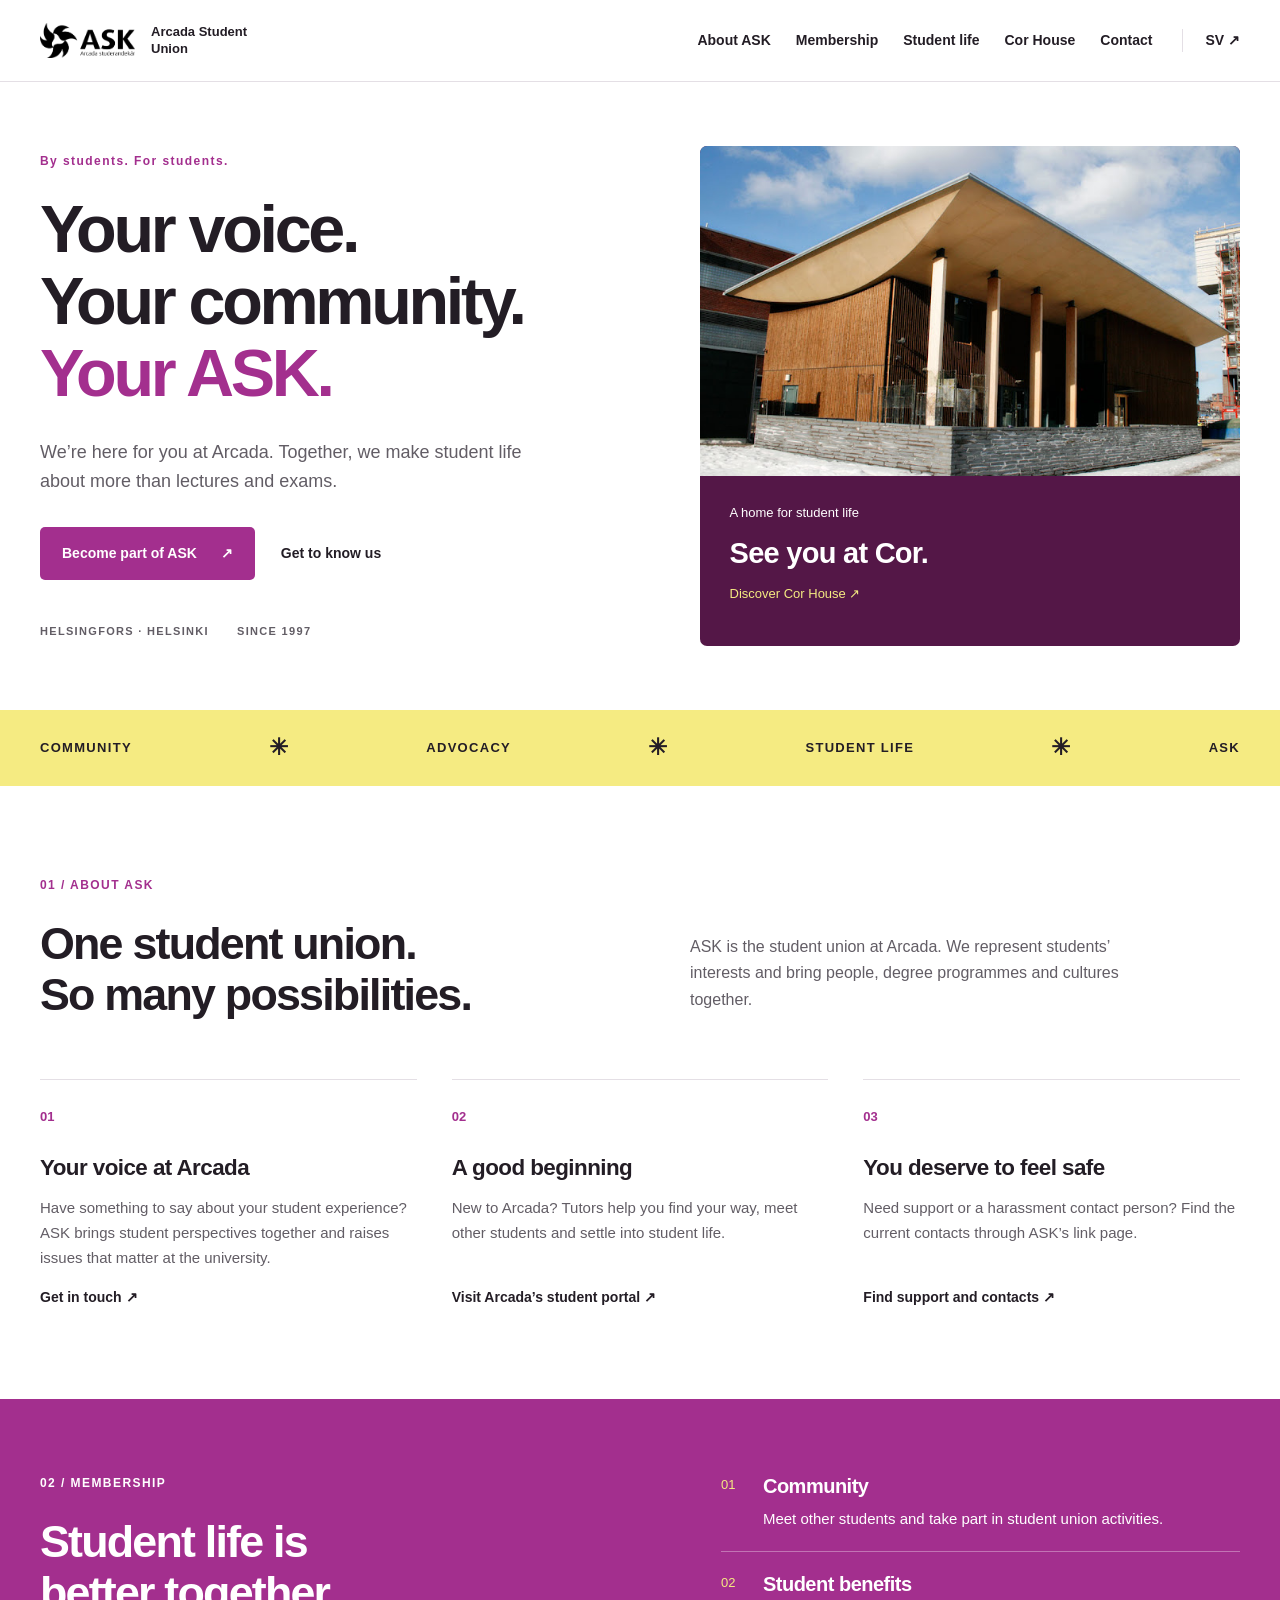
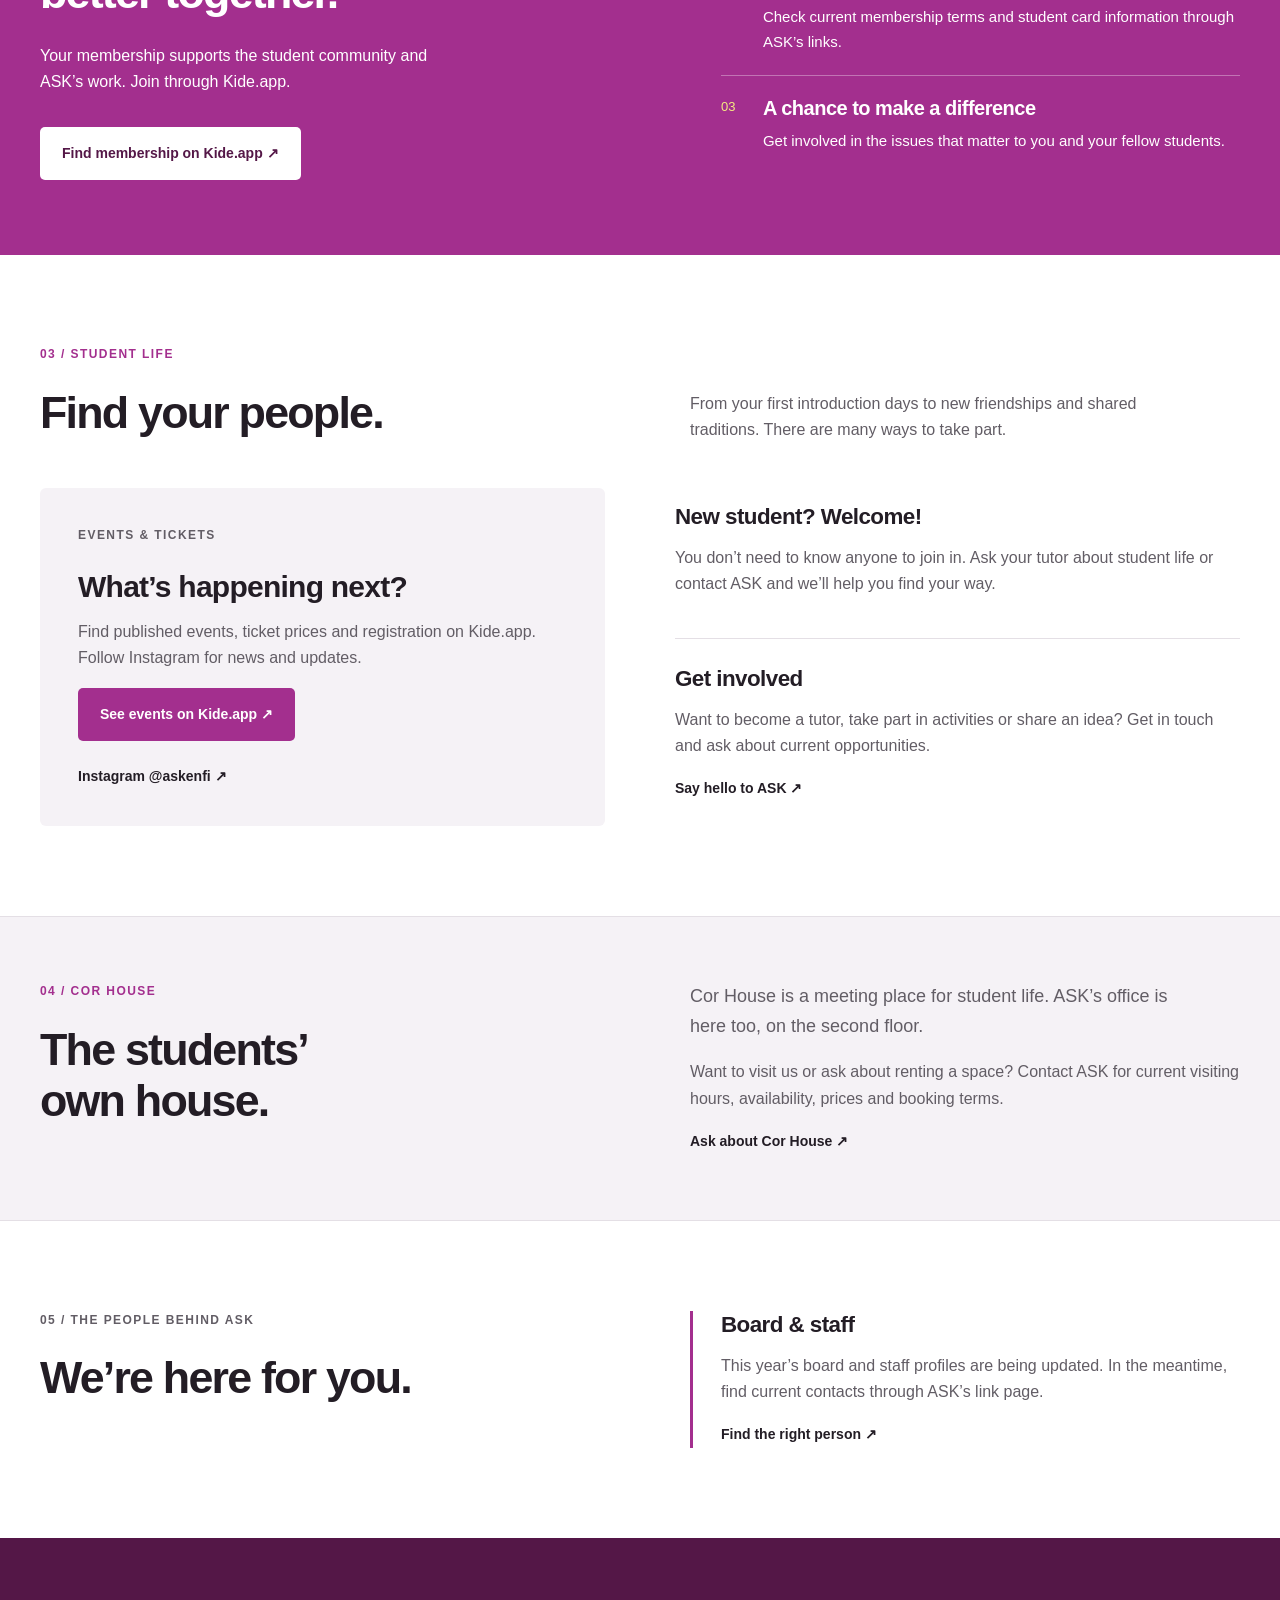
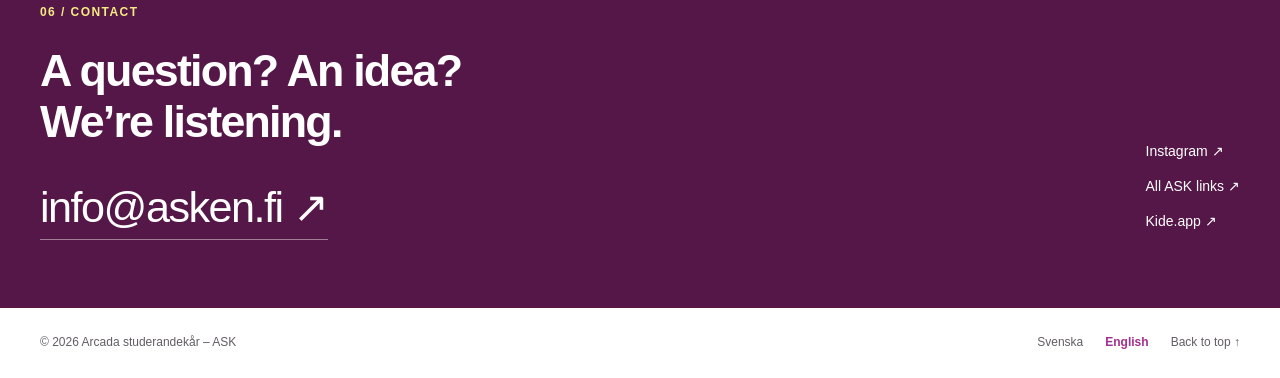
==== en.html @ 8c4bd730 "Build Swedish-first bilingual ASK static website" ====
<!doctype html>
<html lang="en">
<head>
<meta charset="utf-8">
<meta name="viewport" content="width=device-width, initial-scale=1">
<title>Arcada Student Union – ASK | Your student life starts here</title>
<meta name="description" content="Get to know ASK, Arcada’s student union. Information about membership, advocacy, tutoring, events and Cor House.">
<meta name="theme-color" content="#A32F8E">
<link rel="stylesheet" href="css/style.css">
<script src="js/main.js" defer>
</script>
<link rel="alternate" hreflang="sv" href="index.html">
<link rel="alternate" hreflang="en" href="en.html">
<link rel="alternate" hreflang="x-default" href="index.html">
</head>
<body>
<a class="skip" href="#main">Skip to content</a>
<header>
<div class="header-inner">
<a class="brand" href="en.html">
<img src="images/ASK-logo-black.png" width="108" height="40" alt="ASK">
<span>Arcada Student Union</span>
</a>
<nav aria-label="Main navigation" id="navigation">
<a href="#about">About ASK</a>
<a href="#membership">Membership</a>
<a href="#student-life">Student life</a>
<a href="#cor">Cor House</a>
<a href="#contact">Contact</a>
</nav>
<div class="header-controls">
<a class="language" href="index.html" lang="sv" hreflang="sv">SV <span aria-hidden="true">↗</span>
</a>
<button id="navToggle" aria-expanded="false" aria-controls="navigation">Menu</button>
</div>
</div>
</header>
<main id="main">
<section class="hero wrap">
<div class="hero-copy">
<p class="eyebrow">By students. For students.</p>
<h1>Your voice.<br>Your community.<br>
<em>Your ASK.</em>
</h1>
<p class="intro">We’re here for you at Arcada. Together, we make student life about more than lectures and exams.</p>
<div class="actions">
<a class="button" href="#membership">Become part of ASK <span aria-hidden="true">↗</span>
</a>
<a class="text-link" href="#about">Get to know us</a>
</div>
<div class="hero-note">HELSINGFORS · HELSINKI <span> SINCE 1997</span>
</div>
</div>
<figure class="hero-image">
<img src="images/cor-house.png" width="680" height="454" alt="The wooden façade and broad entrance steps of Cor House" fetchpriority="high">
<figcaption>
<span>A home for student life</span>
<strong>See you at Cor.</strong>
<a href="#cor">Discover Cor House ↗</a>
</figcaption>
</figure>
</section>
<div class="ribbon">
<div class="wrap">
<span>COMMUNITY</span>
<span aria-hidden="true">✳</span>
<span>ADVOCACY</span>
<span aria-hidden="true">✳</span>
<span>STUDENT LIFE</span>
<span aria-hidden="true">✳</span>
<span>ASK</span>
</div>
</div>
<section id="about" class="wrap section">
<div class="section-heading">
<p class="eyebrow">01 / ABOUT ASK</p>
<h2>One student union.<br>So many possibilities.</h2>
<p>ASK is the student union at Arcada. We represent students’ interests and bring people, degree programmes and cultures together.</p>
</div>
<div class="services">
<article class="service">
<span class="number">01</span>
<h3>Your voice at Arcada</h3>
<p>Have something to say about your student experience? ASK brings student perspectives together and raises issues that matter at the university.</p>
<a class="text-link" href="mailto:info@asken.fi">Get in touch <span aria-hidden="true">↗</span>
</a>
</article>
<article class="service">
<span class="number">02</span>
<h3>A good beginning</h3>
<p>New to Arcada? Tutors help you find your way, meet other students and settle into student life.</p>
<a class="text-link" href="https://start.arcada.fi/">Visit Arcada’s student portal <span aria-hidden="true">↗</span>
</a>
</article>
<article class="service">
<span class="number">03</span>
<h3>You deserve to feel safe</h3>
<p>Need support or a harassment contact person? Find the current contacts through ASK’s link page.</p>
<a class="text-link" href="https://linktr.ee/askenfi">Find support and contacts <span aria-hidden="true">↗</span>
</a>
</article>
</div>
</section>
<section id="membership" class="membership">
<div class="wrap membership-inner">
<div>
<p class="eyebrow">02 / MEMBERSHIP</p>
<h2>Student life is<br>better together.</h2>
<p>Your membership supports the student community and ASK’s work. Join through Kide.app.</p>
<a class="button light" href="https://kide.app/memberships/c3897a2b-9054-4f6a-8227-7f8c78e04249">Find membership on Kide.app ↗</a>
</div>
<div class="benefits">
<div>
<span>01</span>
<h3>Community</h3>
<p>Meet other students and take part in student union activities.</p>
</div>
<div>
<span>02</span>
<h3>Student benefits</h3>
<p>Check current membership terms and student card information through ASK’s links.</p>
</div>
<div>
<span>03</span>
<h3>A chance to make a difference</h3>
<p>Get involved in the issues that matter to you and your fellow students.</p>
</div>
</div>
</div>
</section>
<section id="student-life" class="wrap section">
<div class="section-heading">
<p class="eyebrow">03 / STUDENT LIFE</p>
<h2>Find your people.</h2>
<p>From your first introduction days to new friendships and shared traditions. There are many ways to take part.</p>
</div>
<div class="life-grid">
<article class="event-panel">
<p class="eyebrow">EVENTS & TICKETS</p>
<h3>What’s happening next?</h3>
<p>Find published events, ticket prices and registration on Kide.app. Follow Instagram for news and updates.</p>
<a class="button" href="https://kide.app/community/b112ffe9-2deb-4894-a4b8-ed1b70ef1a00">See events on Kide.app ↗</a>
<a class="text-link" href="https://www.instagram.com/askenfi">Instagram @askenfi ↗</a>
</article>
<div class="life-details">
<article>
<h3>New student? Welcome!</h3>
<p>You don’t need to know anyone to join in. Ask your tutor about student life or contact ASK and we’ll help you find your way.</p>
</article>
<article>
<h3>Get involved</h3>
<p>Want to become a tutor, take part in activities or share an idea? Get in touch and ask about current opportunities.</p>
<a class="text-link" href="mailto:info@asken.fi">Say hello to ASK ↗</a>
</article>
</div>
</div>
</section>
<section id="cor" class="cor-section">
<div class="wrap cor-inner">
<div>
<p class="eyebrow">04 / COR HOUSE</p>
<h2>The students’<br>own house.</h2>
</div>
<div>
<p class="intro">Cor House is a meeting place for student life. ASK’s office is here too, on the second floor.</p>
<p>Want to visit us or ask about renting a space? Contact ASK for current visiting hours, availability, prices and booking terms.</p>
<a class="text-link" href="mailto:info@asken.fi">Ask about Cor House ↗</a>
</div>
</div>
</section>
<section id="board" class="wrap section team-section">
<div>
<p class="eyebrow">05 / THE PEOPLE BEHIND ASK</p>
<h2>We’re here for you.</h2>
</div>
<div class="team-note">
<h3>Board & staff</h3>
<p>This year’s board and staff profiles are being updated. In the meantime, find current contacts through ASK’s link page.</p>
<a class="text-link" href="https://linktr.ee/askenfi">Find the right person ↗</a>
</div>
</section>
<section id="contact" class="contact">
<div class="wrap">
<p class="eyebrow">06 / CONTACT</p>
<h2>A question? An idea?<br>We’re listening.</h2>
<a class="email" href="mailto:info@asken.fi">info@asken.fi ↗</a>
<div class="contact-links">
<a href="https://www.instagram.com/askenfi">Instagram ↗</a>
<a href="https://linktr.ee/askenfi">All ASK links ↗</a>
<a href="https://kide.app/community/b112ffe9-2deb-4894-a4b8-ed1b70ef1a00">Kide.app ↗</a>
</div>
</div>
</section>
</main>
<footer class="wrap">
<span>© <span id="year">2026</span> Arcada studerandekår – ASK</span>
<div>
<a href="index.html" lang="sv" >Svenska</a>
<a href="en.html" lang="en" aria-current="page">English</a>
<a href="#main">Back to top ↑</a>
</div>
</footer>
</body>
</html>
---- css/style.css ----
:root {
  --purple:#A32F8E;
  --deep:#541747;
  --ink:#231d25;
  --muted:#625d65;
  --paper:#fff;
  --line:#e4dfe5;
  --yellow:#f5eb82}
* {
  box-sizing:border-box}
html {
  scroll-behavior:smooth;
  scroll-padding-top:110px}
body {
  margin:0;
  background:var(--paper);
  color:var(--ink);
  font-family:Arial,Helvetica,sans-serif;
  font-size:16px;
  line-height:1.65}
a {
  color:inherit;
  text-decoration:none}
a:hover {
  text-decoration:underline;
  text-underline-offset:5px}
button {
  font:inherit}
a,button {
  -webkit-tap-highlight-color:transparent}
a:focus-visible,button:focus-visible {
  outline:3px solid #3264d5;
  outline-offset:5px}
.wrap {
  width:min(1200px,calc(100% - 80px));
  margin:auto}
.skip {
  position:fixed;
  top:-100px;
  left:20px;
  background:white;
  padding:12px;
  z-index:10}
.skip:focus {
  top:10px}
header {
  position:sticky;
  top:0;
  z-index:5;
  background:#fffffff5;
  border-bottom:1px solid var(--line)}
.header-inner {
  max-width:1360px;
  padding:23px 40px;
  margin:auto;
  display:flex;
  align-items:center;
  gap:30px}
.brand {
  display:flex;
  gap:16px;
  align-items:center;
  margin-right:auto}
.brand img {
  width:95px;
  height:auto}
.brand span {
  max-width:125px;
  font-size:13px;
  line-height:1.3;
  font-weight:700}
.header-inner nav {
  display:flex;
  gap:25px;
  font-size:14px;
  font-weight:600}
.header-controls {
  display:flex;
  gap:16px;
  align-items:center}
.language {
  font-weight:700;
  font-size:14px;
  border-left:1px solid var(--line);
  padding-left:22px}
#navToggle {
  display:none;
  background:white;
  border:1px solid var(--line);
  padding:6px 10px;
  border-radius:5px}
.hero {
  display:grid;
  grid-template-columns:1.1fr 1fr;
  gap:65px;
  padding-top:64px;
  padding-bottom:64px;
  align-items:center}
.eyebrow {
  font-size:12px;
  letter-spacing:.12em;
  font-weight:700;
  margin:0 0 22px}
.hero .eyebrow {
  color:var(--purple)}
h1,h2,h3,p {
  margin-top:0}
h1 {
  font-size:clamp(3rem,5.2vw,4.6rem);
  line-height:1.08;
  letter-spacing:-.05em;
  margin-bottom:28px}
h1 em {
  color:var(--purple);
  font-style:normal}
h2 {
  font-size:clamp(2rem,3.5vw,3rem);
  line-height:1.15;
  letter-spacing:-.04em;
  margin-bottom:24px}
h3 {
  font-size:1.4rem;
  line-height:1.25;
  letter-spacing:-.025em;
  margin-bottom:14px}
p {
  color:var(--muted)}
.intro {
  font-size:18px;
  max-width:490px}
.actions {
  display:flex;
  gap:26px;
  align-items:center;
  margin:30px 0 42px}
.button {
  display:inline-flex;
  justify-content:center;
  align-items:center;
  gap:24px;
  background:var(--purple);
  color:white;
  padding:15px 22px;
  border-radius:5px;
  font-weight:700;
  font-size:14px}
.button:hover {
  background:var(--deep);
  text-decoration:none}
.text-link {
  font-size:14px;
  font-weight:700;
  text-underline-offset:5px}
.hero-note {
  font-size:11px;
  letter-spacing:.12em;
  font-weight:700;
  color:var(--muted);
  display:flex;
  gap:28px}
.hero-image {
  margin:0;
  position:relative;
  min-height:500px;
  background:var(--deep);
  border-radius:7px;
  overflow:hidden;
  display:flex;
  flex-direction:column}
.hero-image>img {
  width:100%;
  height:330px;
  object-fit:cover}
.hero-image figcaption {
  padding:26px 30px;
  color:white;
  display:grid;
  gap:6px}
.hero-image figcaption span {
  font-size:13px}
.hero-image strong {
  font-size:29px;
  letter-spacing:-.025em}
.hero-image figcaption a {
  font-size:13px;
  color:var(--yellow)}
.ribbon {
  background:var(--yellow)}
.ribbon .wrap {
  display:flex;
  justify-content:space-between;
  align-items:center;
  padding:19px 0;
  gap:20px;
  font-weight:700;
  letter-spacing:.1em;
  font-size:13px}
.ribbon [aria-hidden] {
  font-size:23px}
.section {
  padding-top:90px;
  padding-bottom:90px}
.section-heading {
  display:grid;
  grid-template-columns:1fr 1fr;
  column-gap:100px;
  align-items:center}
.section-heading>.eyebrow {
  grid-column:1/-1;
  color:var(--purple)}
.section-heading>p:last-child {
  max-width:480px}
.services {
  display:grid;
  grid-template-columns:repeat(3,1fr);
  gap:35px;
  margin-top:34px}
.service {
  border-top:1px solid var(--line);
  padding:26px 0 0;
  display:flex;
  flex-direction:column;
  align-items:flex-start}
.number {
  color:var(--purple);
  font-weight:700;
  font-size:13px;
  margin-bottom:27px}
.service p {
  font-size:15px}
.service a {
  margin-top:auto}
.membership {
  background:var(--purple);
  color:white;
  padding:75px 0}
.membership-inner {
  display:grid;
  grid-template-columns:1.1fr 1fr;
  gap:110px}
.membership p {
  color:white}
.membership-inner>div>p:not(.eyebrow) {
  max-width:430px}
.light {
  background:white;
  color:var(--deep);
  margin-top:16px}
.light:hover {
  background:var(--yellow)}
.benefits>div {
  position:relative;
  padding-left:42px;
  border-bottom:1px solid #ffffff55;
  padding-bottom:20px;
  margin-bottom:20px}
.benefits>div:last-child {
  border:0;
  margin:0;
  padding-bottom:0}
.benefits span {
  position:absolute;
  left:0;
  top:0;
  font-size:13px;
  color:var(--yellow)}
.benefits h3 {
  font-size:20px;
  margin-bottom:8px}
.benefits p {
  font-size:15px;
  margin:0}
.life-grid {
  display:grid;
  grid-template-columns:1fr 1fr;
  gap:70px;
  margin-top:25px}
.event-panel {
  background:#f5f2f6;
  padding:38px;
  border-radius:6px}
.event-panel h3 {
  font-size:30px}
.event-panel>.text-link {
  display:block;
  margin-top:24px}
.life-details article {
  padding:15px 0 24px}
.life-details article+article {
  border-top:1px solid var(--line);
  padding-top:26px}
.cor-section {
  background:#f5f2f6;
  padding:65px 0;
  border-top:1px solid var(--line);
  border-bottom:1px solid var(--line)}
.cor-inner {
  display:grid;
  grid-template-columns:1fr 1fr;
  gap:100px}
.cor-inner .eyebrow {
  color:var(--purple)}
.team-section {
  display:grid;
  grid-template-columns:1fr 1fr;
  gap:100px}
.team-note {
  border-left:3px solid var(--purple);
  padding-left:28px}
.contact {
  background:var(--deep);
  color:white;
  padding:65px 0}
.contact .eyebrow {
  color:var(--yellow)}
.contact .wrap {
  position:relative}
.email {
  font-size:clamp(1.5rem,4vw,2.7rem);
  letter-spacing:-.035em;
  border-bottom:1px solid #ffffff70;
  padding-bottom:8px}
.contact-links {
  display:flex;
  gap:26px;
  margin-top:35px;
  font-size:14px}
footer {
  display:flex;
  justify-content:space-between;
  gap:24px;
  padding-top:25px;
  padding-bottom:25px;
  font-size:12px;
  color:var(--muted)}
footer>div {
  display:flex;
  gap:22px}
footer [aria-current] {
  font-weight:700;
  color:var(--purple)}
@media(min-width:1000px) {
  .contact-links {
  position:absolute;
  right:0;
  bottom:10px;
  flex-direction:column;
  gap:12px}
}
@media(max-width:1050px) {
  .header-inner {
  gap:18px;
  padding:18px 24px}
.brand span {
  display:none}
.header-inner nav {
  gap:18px}
.hero {
  gap:35px}
.wrap {
  width:calc(100% - 48px)}
.membership-inner,.section-heading,.cor-inner,.team-section {
  gap:45px}
.hero-image {
  min-height:440px}
.hero-image>img {
  height:280px}
.actions {
  gap:18px;
  flex-wrap:wrap}
}
@media(max-width:760px) {
  .header-inner {
  flex-wrap:wrap}
.brand img {
  width:80px}
.header-inner nav {
  order:3;
  flex-basis:100%;
  flex-wrap:wrap;
  padding:15px 0 4px}
.js .header-inner nav {
  display:none}
.js .header-inner nav.open {
  display:flex}
.js #navToggle {
  display:block}
.hero {
  grid-template-columns:1fr;
  padding-top:40px;
  padding-bottom:40px;
  gap:30px}
.hero h1 {
  font-size:clamp(2.8rem,9vw,4.3rem)}
.hero-image {
  min-height:0}
.hero-image>img {
  height:280px}
.hero-image figcaption {
  padding:22px}
.hero-note {
  font-size:10px}
.ribbon .wrap {
  flex-wrap:wrap;
  justify-content:center;
  font-size:11px;
  gap:15px}
.ribbon .wrap>span:last-child,.ribbon .wrap>span:nth-last-child(2) {
  display:none}
.section {
  padding-top:55px;
  padding-bottom:55px}
.section-heading,.membership-inner,.services,.life-grid,.cor-inner,.team-section {
  grid-template-columns:1fr;
  gap:24px}
.section-heading .eyebrow {
  margin-bottom:0}
.services {
  gap:30px;
  margin-top:15px}
.number {
  margin-bottom:15px}
.membership {
  padding:50px 0}
.benefits {
  margin-top:20px}
.event-panel {
  padding:27px}
.cor-section {
  padding:50px 0}
.contact-links {
  flex-wrap:wrap}
footer {
  flex-direction:column;
  font-size:12px}
.team-note {
  padding-left:20px}
.wrap {
  width:calc(100% - 40px)}
}
@media(prefers-reduced-motion:reduce) {
  html {
  scroll-behavior:auto}
}
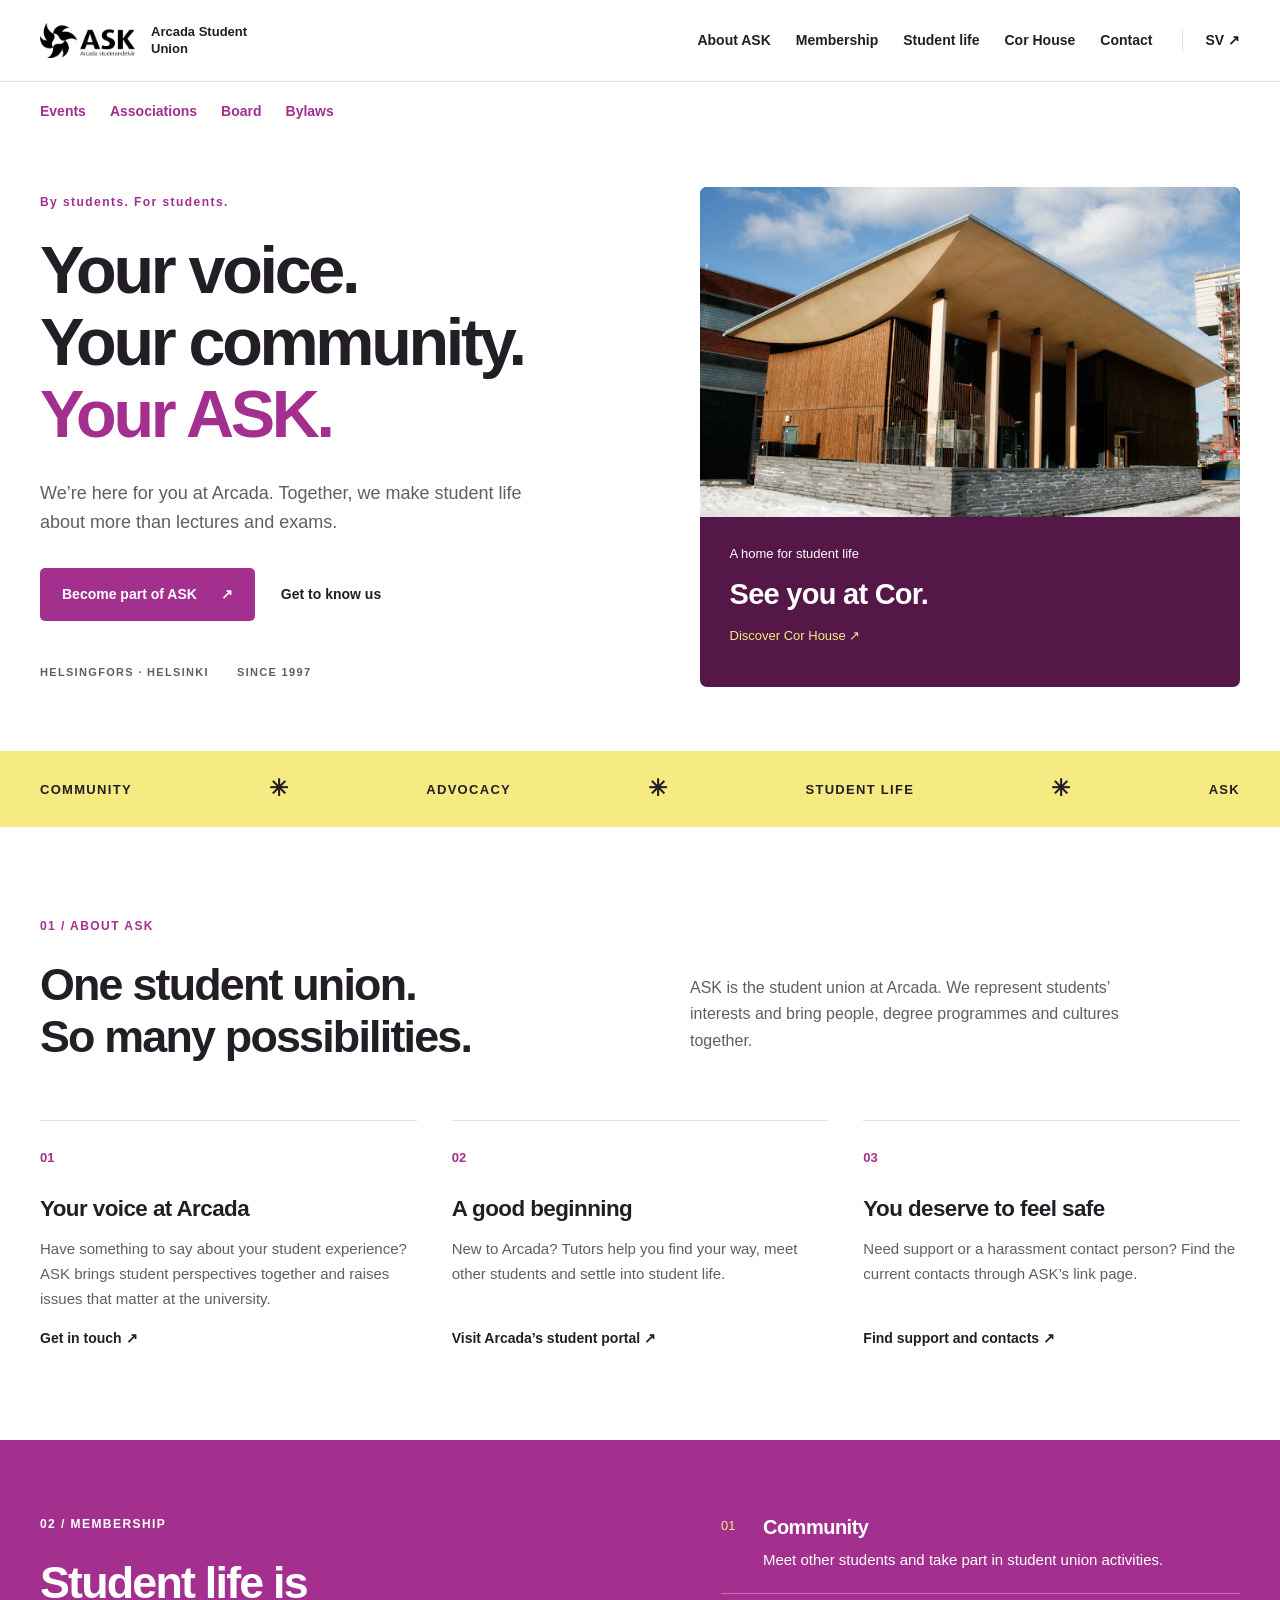
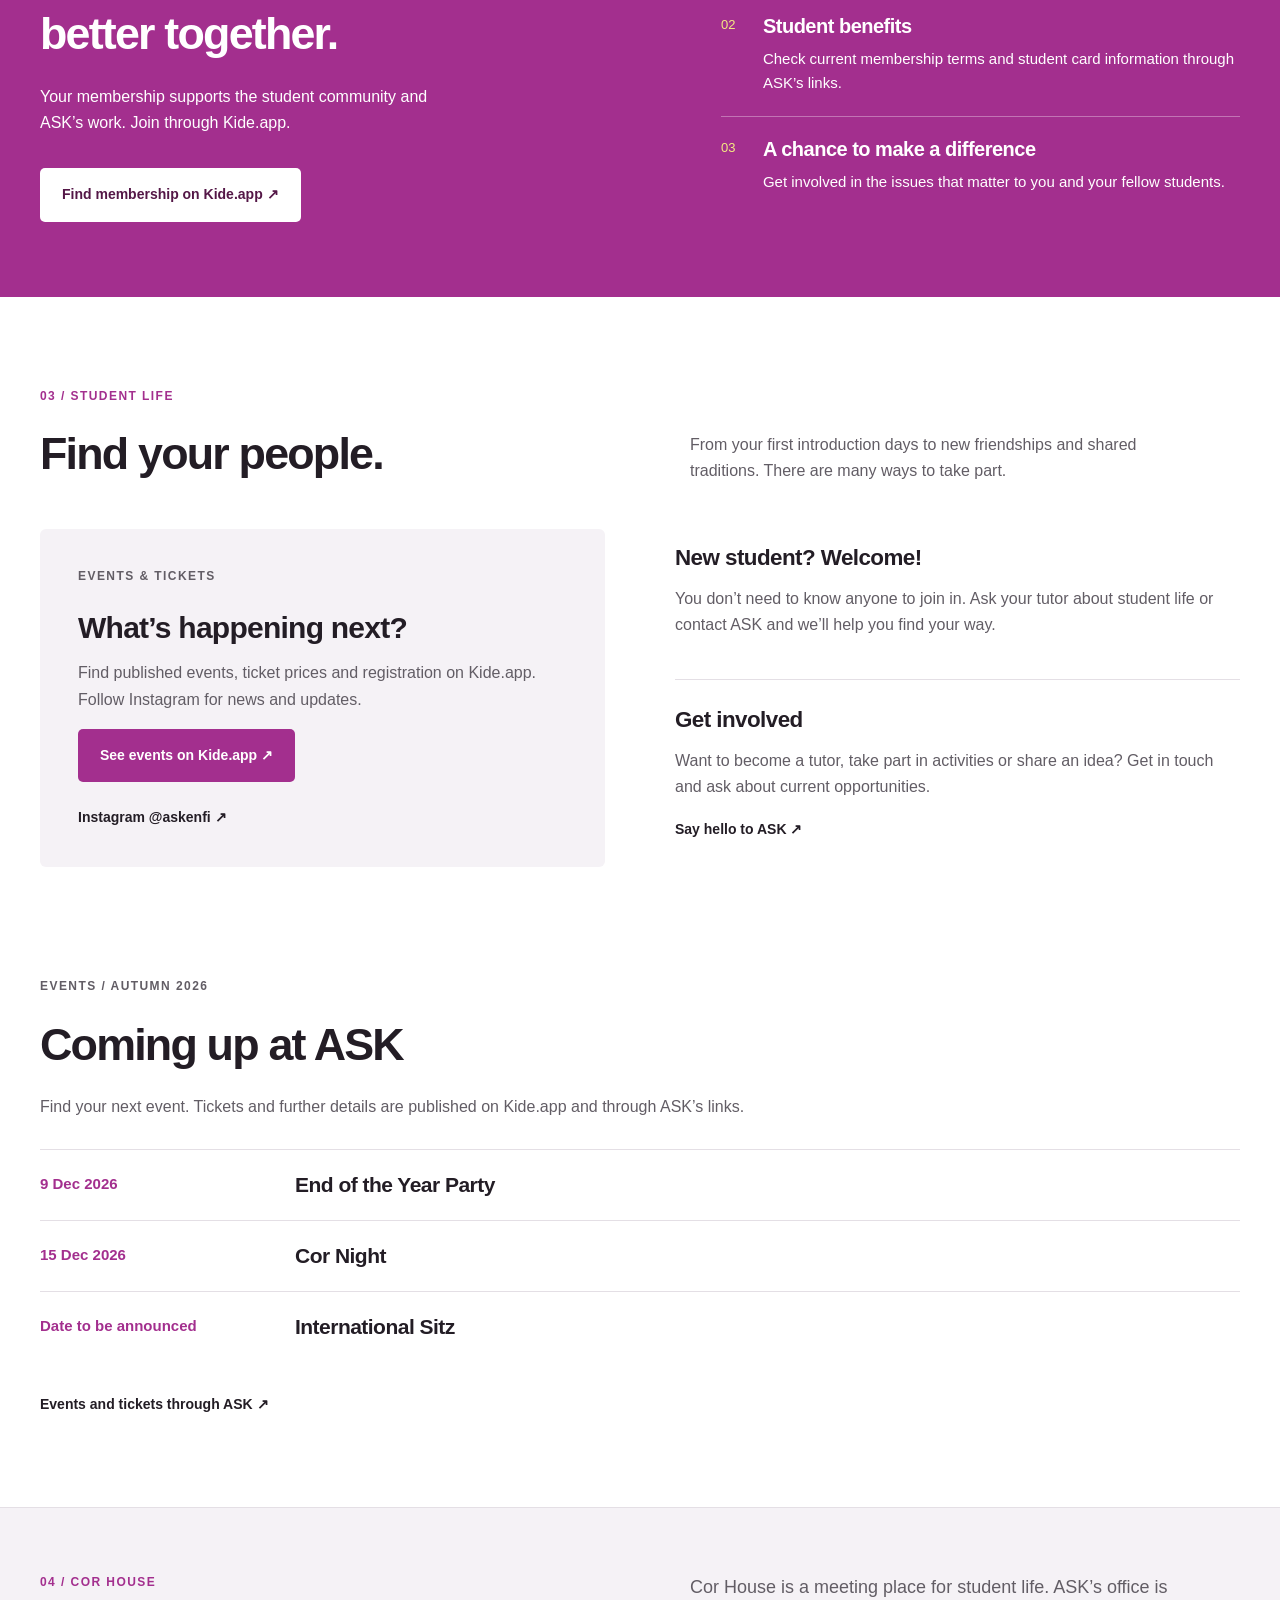
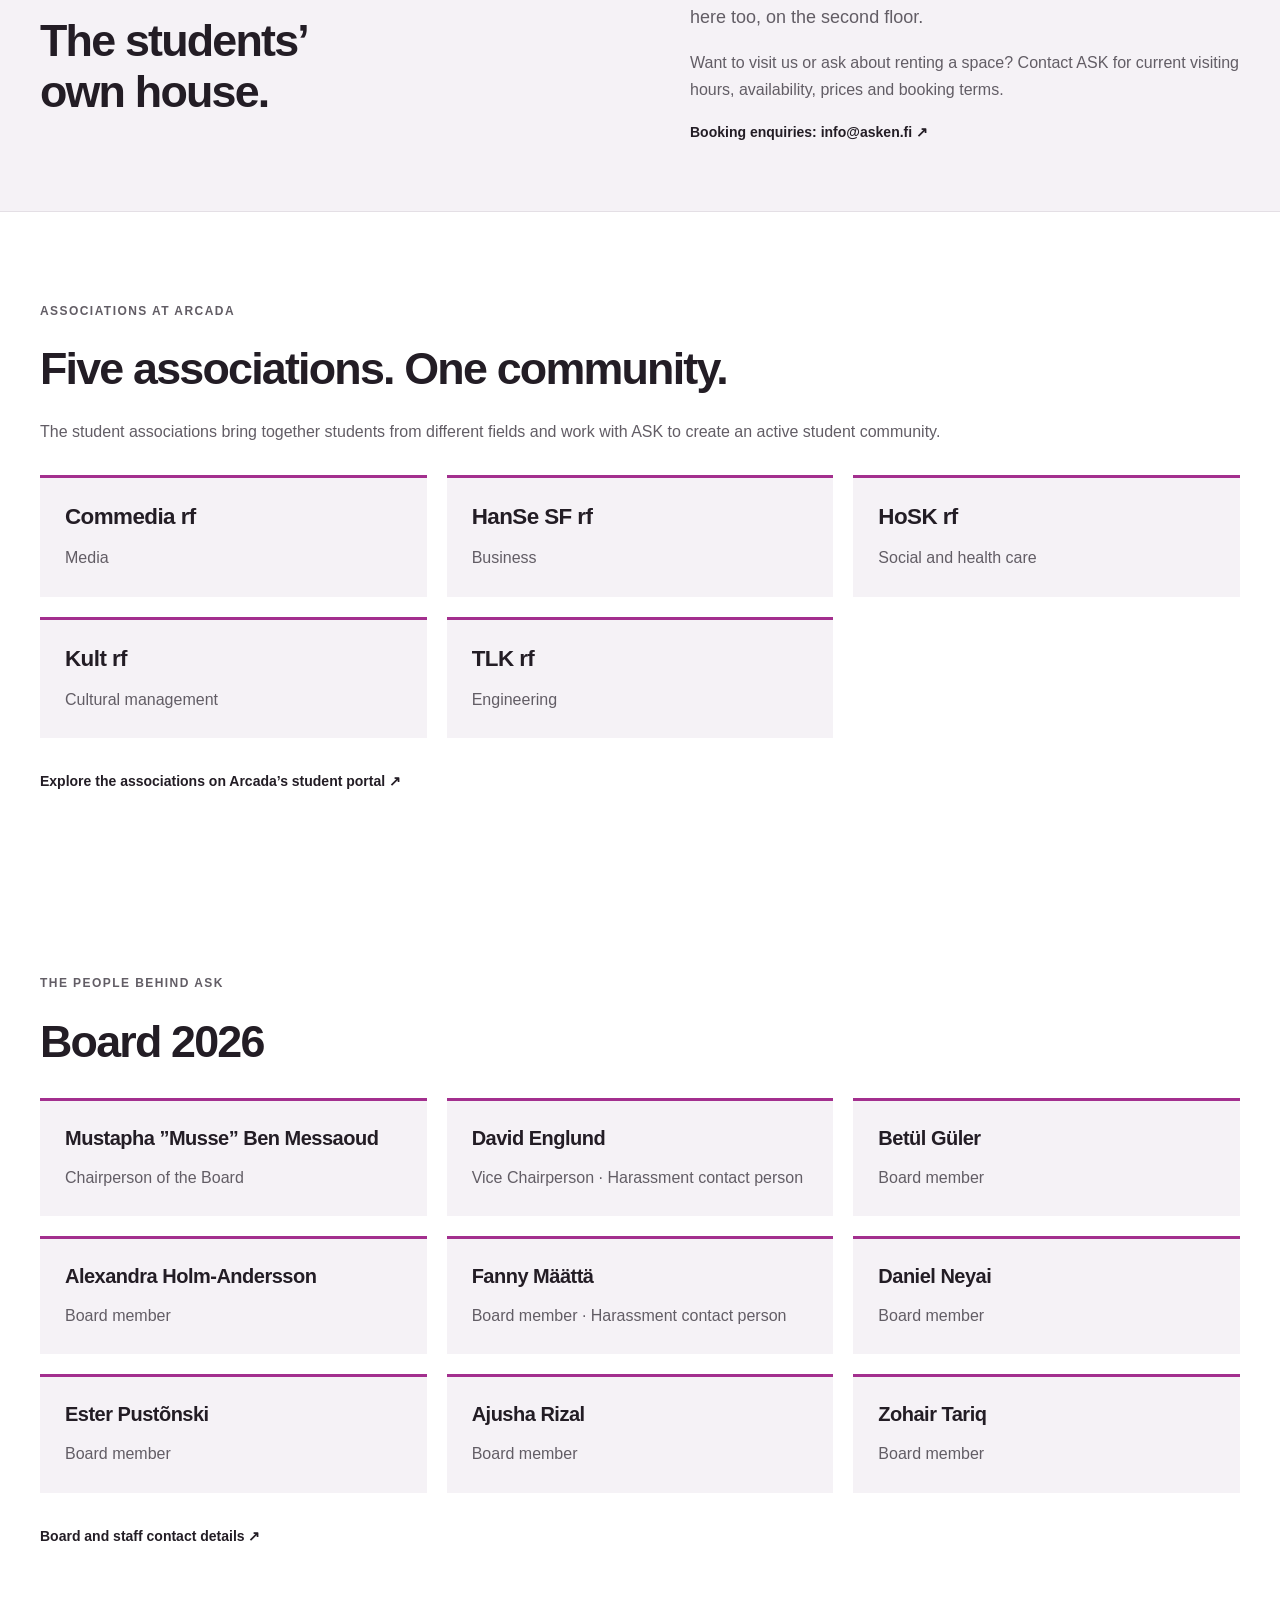
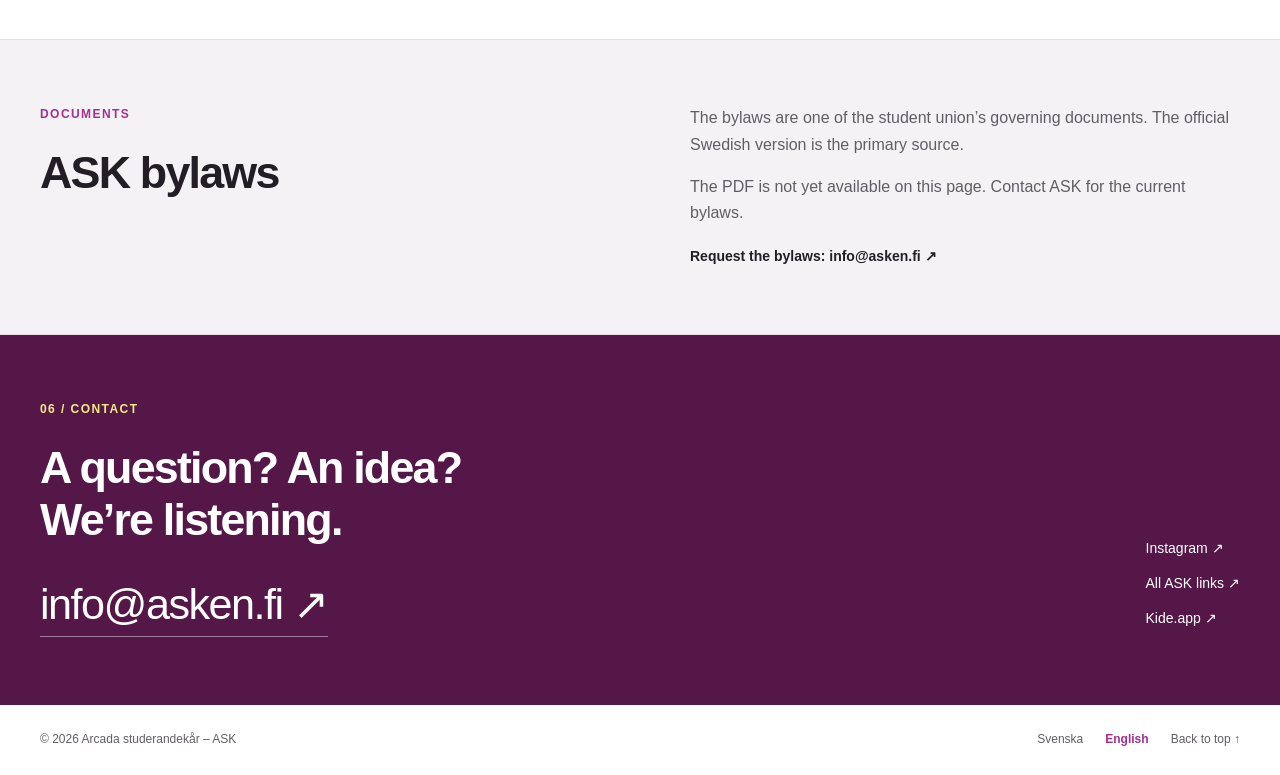
==== commit a9d09349: "Add 2026 event calendar, associations, board and Cor booking contact" ====
--- a/en.html
+++ b/en.html
@@ -7,6 +7,7 @@
 <meta name="description" content="Get to know ASK, Arcada’s student union. Information about membership, advocacy, tutoring, events and Cor House.">
 <meta name="theme-color" content="#A32F8E">
 <link rel="stylesheet" href="css/style.css">
+<script src="js/events.js" defer></script>
 <script src="js/main.js" defer>
 </script>
 <link rel="alternate" hreflang="sv" href="index.html">
@@ -36,6 +37,12 @@
 </div>
 </header>
 <main id="main">
+<nav class="section-links wrap" aria-label="More sections">
+<a href="#events">Events</a>
+<a href="#associations">Associations</a>
+<a href="#board">Board</a>
+<a href="#bylaws">Bylaws</a>
+</nav>
 <section class="hero wrap">
 <div class="hero-copy">
 <p class="eyebrow">By students. For students.</p>
@@ -155,6 +162,17 @@
 </div>
 </div>
 </section>
+<section id="events" class="wrap section calendar-section">
+<p class="eyebrow">EVENTS / AUTUMN 2026</p>
+<h2>Coming up at ASK</h2>
+<p>Find your next event. Tickets and further details are published on Kide.app and through ASK’s links.</p>
+<div id="eventsList" class="event-list" aria-live="polite">
+</div>
+<noscript>
+<p>Enable JavaScript to see the upcoming events calendar, or follow the link below.</p>
+</noscript>
+<a class="text-link" href="https://linktr.ee/askenfi">Events and tickets through ASK ↗</a>
+</section>
 <section id="cor" class="cor-section">
 <div class="wrap cor-inner">
 <div>
@@ -164,19 +182,92 @@
 <div>
 <p class="intro">Cor House is a meeting place for student life. ASK’s office is here too, on the second floor.</p>
 <p>Want to visit us or ask about renting a space? Contact ASK for current visiting hours, availability, prices and booking terms.</p>
-<a class="text-link" href="mailto:info@asken.fi">Ask about Cor House ↗</a>
-</div>
-</div>
-</section>
-<section id="board" class="wrap section team-section">
-<div>
-<p class="eyebrow">05 / THE PEOPLE BEHIND ASK</p>
-<h2>We’re here for you.</h2>
-</div>
-<div class="team-note">
-<h3>Board & staff</h3>
-<p>This year’s board and staff profiles are being updated. In the meantime, find current contacts through ASK’s link page.</p>
-<a class="text-link" href="https://linktr.ee/askenfi">Find the right person ↗</a>
+<a class="text-link" href="mailto:info@asken.fi">Booking enquiries: info@asken.fi ↗</a>
+</div>
+</div>
+</section>
+<section id="associations" class="wrap section">
+<p class="eyebrow">ASSOCIATIONS AT ARCADA</p>
+<h2>Five associations. One community.</h2>
+<p>The student associations bring together students from different fields and work with ASK to create an active student community.</p>
+<div class="association-grid">
+<article class="association-card">
+<h3>Commedia rf</h3>
+<p>Media</p>
+</article>
+<article class="association-card">
+<h3>HanSe SF rf</h3>
+<p>Business</p>
+</article>
+<article class="association-card">
+<h3>HoSK rf</h3>
+<p>Social and health care</p>
+</article>
+<article class="association-card">
+<h3>Kult rf</h3>
+<p>Cultural management</p>
+</article>
+<article class="association-card">
+<h3>TLK rf</h3>
+<p>Engineering</p>
+</article>
+</div>
+<a class="text-link" href="https://start.arcada.fi/en/study-support/student-life/student-union-ask/student-associations">Explore the associations on Arcada’s student portal ↗</a>
+</section>
+<section id="board" class="wrap section">
+<p class="eyebrow">THE PEOPLE BEHIND ASK</p>
+<h2>Board 2026</h2>
+<div class="people-grid">
+<article class="person-card">
+<h3>Mustapha ”Musse” Ben Messaoud</h3>
+<p>Chairperson of the Board</p>
+</article>
+<article class="person-card">
+<h3>David Englund</h3>
+<p>Vice Chairperson · Harassment contact person</p>
+</article>
+<article class="person-card">
+<h3>Betül Güler</h3>
+<p>Board member</p>
+</article>
+<article class="person-card">
+<h3>Alexandra Holm-Andersson</h3>
+<p>Board member</p>
+</article>
+<article class="person-card">
+<h3>Fanny Määttä</h3>
+<p>Board member · Harassment contact person</p>
+</article>
+<article class="person-card">
+<h3>Daniel Neyai</h3>
+<p>Board member</p>
+</article>
+<article class="person-card">
+<h3>Ester Pustõnski</h3>
+<p>Board member</p>
+</article>
+<article class="person-card">
+<h3>Ajusha Rizal</h3>
+<p>Board member</p>
+</article>
+<article class="person-card">
+<h3>Zohair Tariq</h3>
+<p>Board member</p>
+</article>
+</div>
+<a class="text-link" href="https://linktr.ee/askenfi">Board and staff contact details ↗</a>
+</section>
+<section id="bylaws" class="cor-section">
+<div class="wrap cor-inner">
+<div>
+<p class="eyebrow">DOCUMENTS</p>
+<h2>ASK bylaws</h2>
+</div>
+<div>
+<p>The bylaws are one of the student union’s governing documents. The official Swedish version is the primary source.</p>
+<p>The PDF is not yet available on this page. Contact ASK for the current bylaws.</p>
+<a class="text-link" href="mailto:info@asken.fi?subject=ASK%20stadgar">Request the bylaws: info@asken.fi ↗</a>
+</div>
 </div>
 </section>
 <section id="contact" class="contact">
--- a/css/style.css
+++ b/css/style.css
@@ -442,3 +442,20 @@
   html {
   scroll-behavior:auto}
 }
+
+.section-links {display:flex;gap:24px;flex-wrap:wrap;padding-top:18px;font-size:14px;color:var(--purple);font-weight:700}
+.calendar-section {padding-top:20px}
+.event-list {margin:28px 0}
+.event-row {display:grid;grid-template-columns:230px 1fr;gap:25px;padding:22px 0;border-top:1px solid var(--line)}
+.event-date {font-size:15px;font-weight:700;color:var(--purple)}
+.event-row h3 {margin:0;font-size:21px}
+.event-row p {margin:8px 0 0}
+.association-grid,.people-grid {display:grid;grid-template-columns:repeat(3,minmax(0,1fr));gap:20px;margin:30px 0}
+.association-card,.person-card {padding:25px;background:#f5f2f6;border-top:3px solid var(--purple)}
+.association-card p,.person-card p {margin:0}
+.person-card h3 {font-size:20px}
+@media(max-width:760px) {
+  .event-row {grid-template-columns:1fr;gap:8px}
+  .association-grid,.people-grid {grid-template-columns:1fr}
+  .section-links {gap:14px 22px}
+}
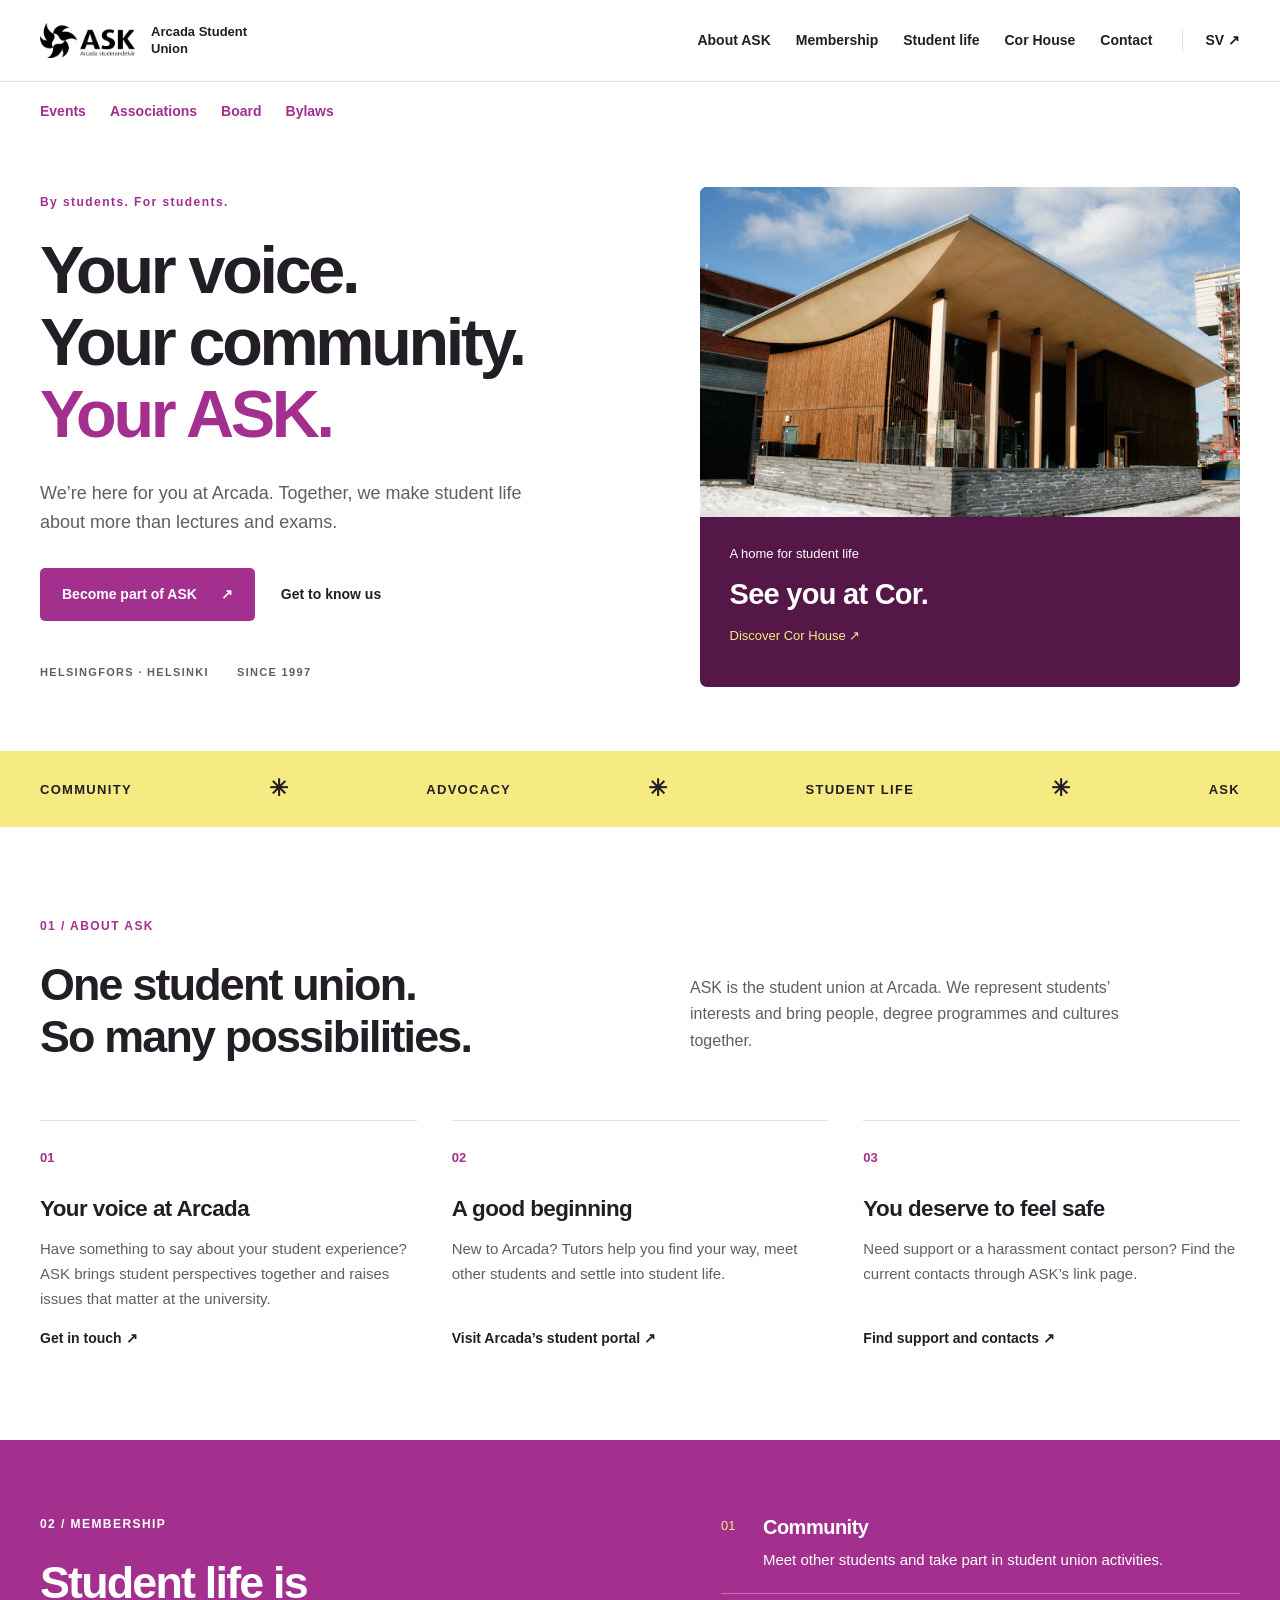
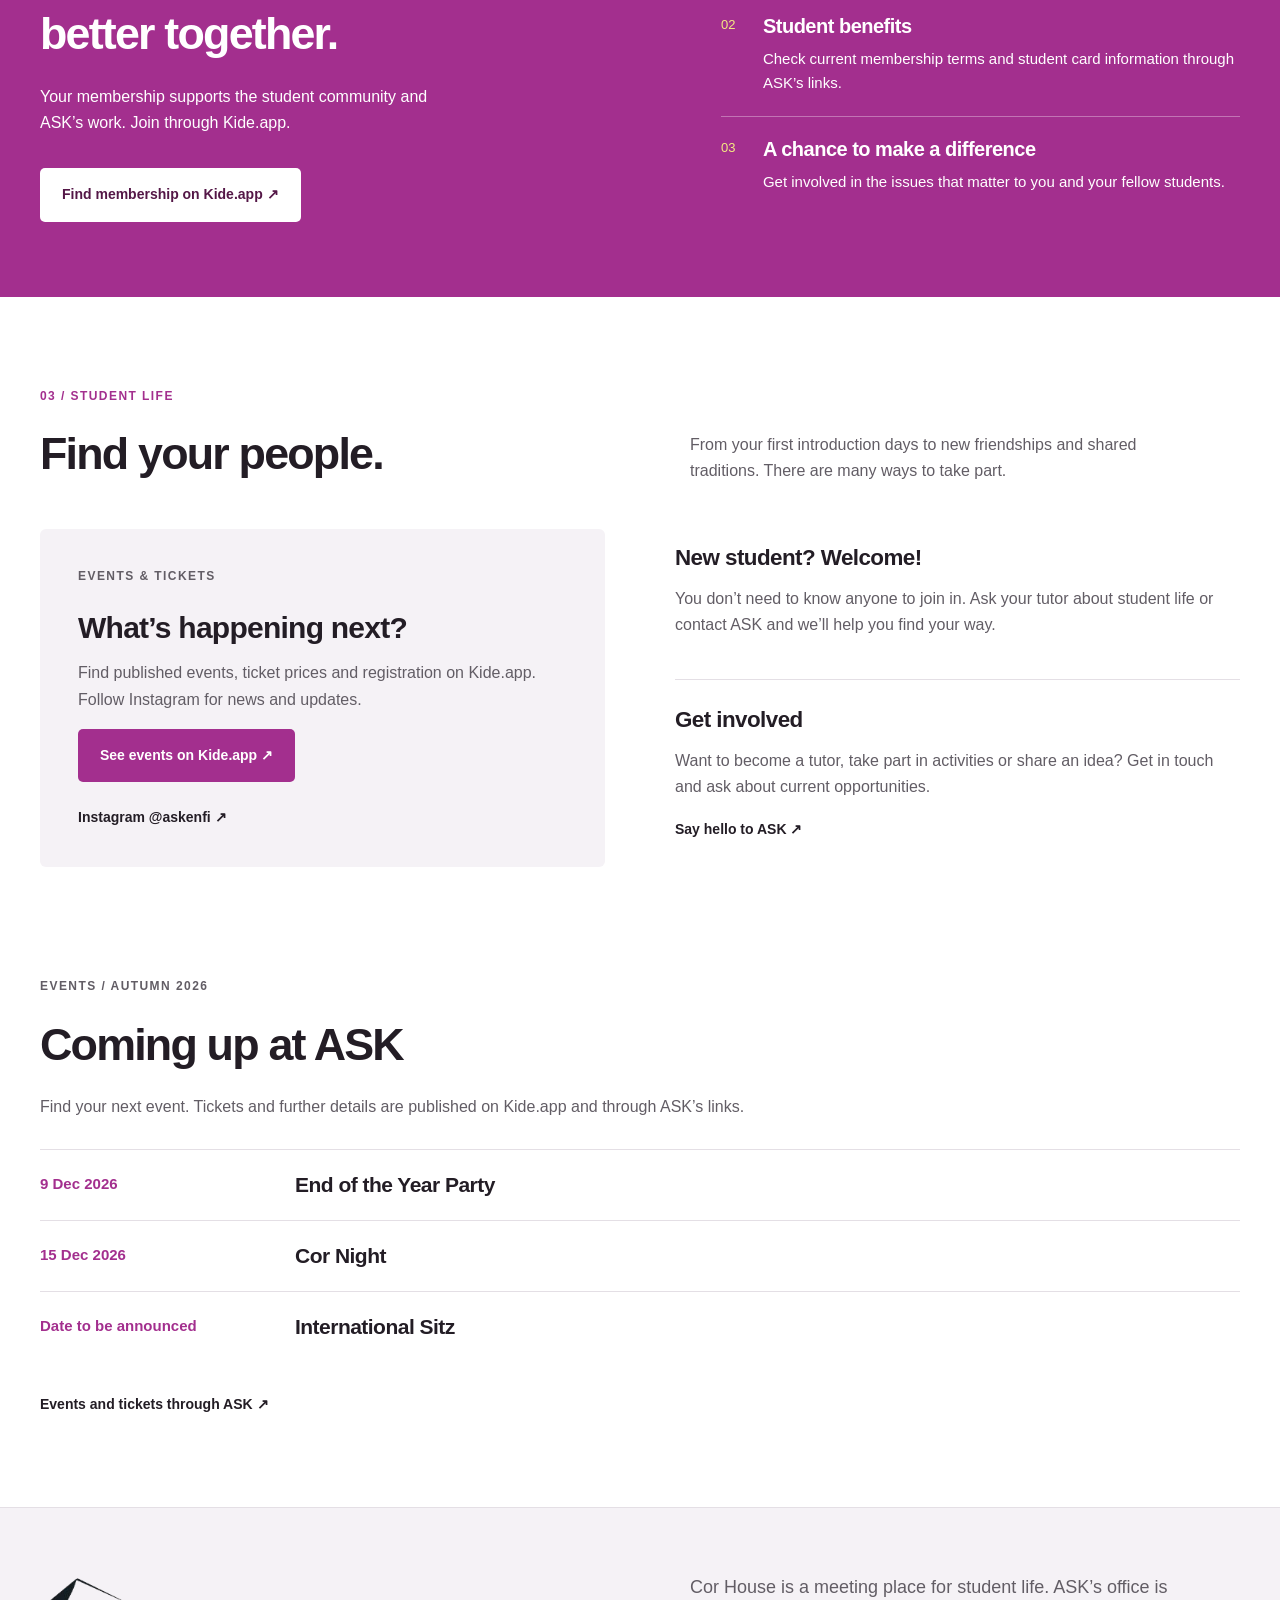
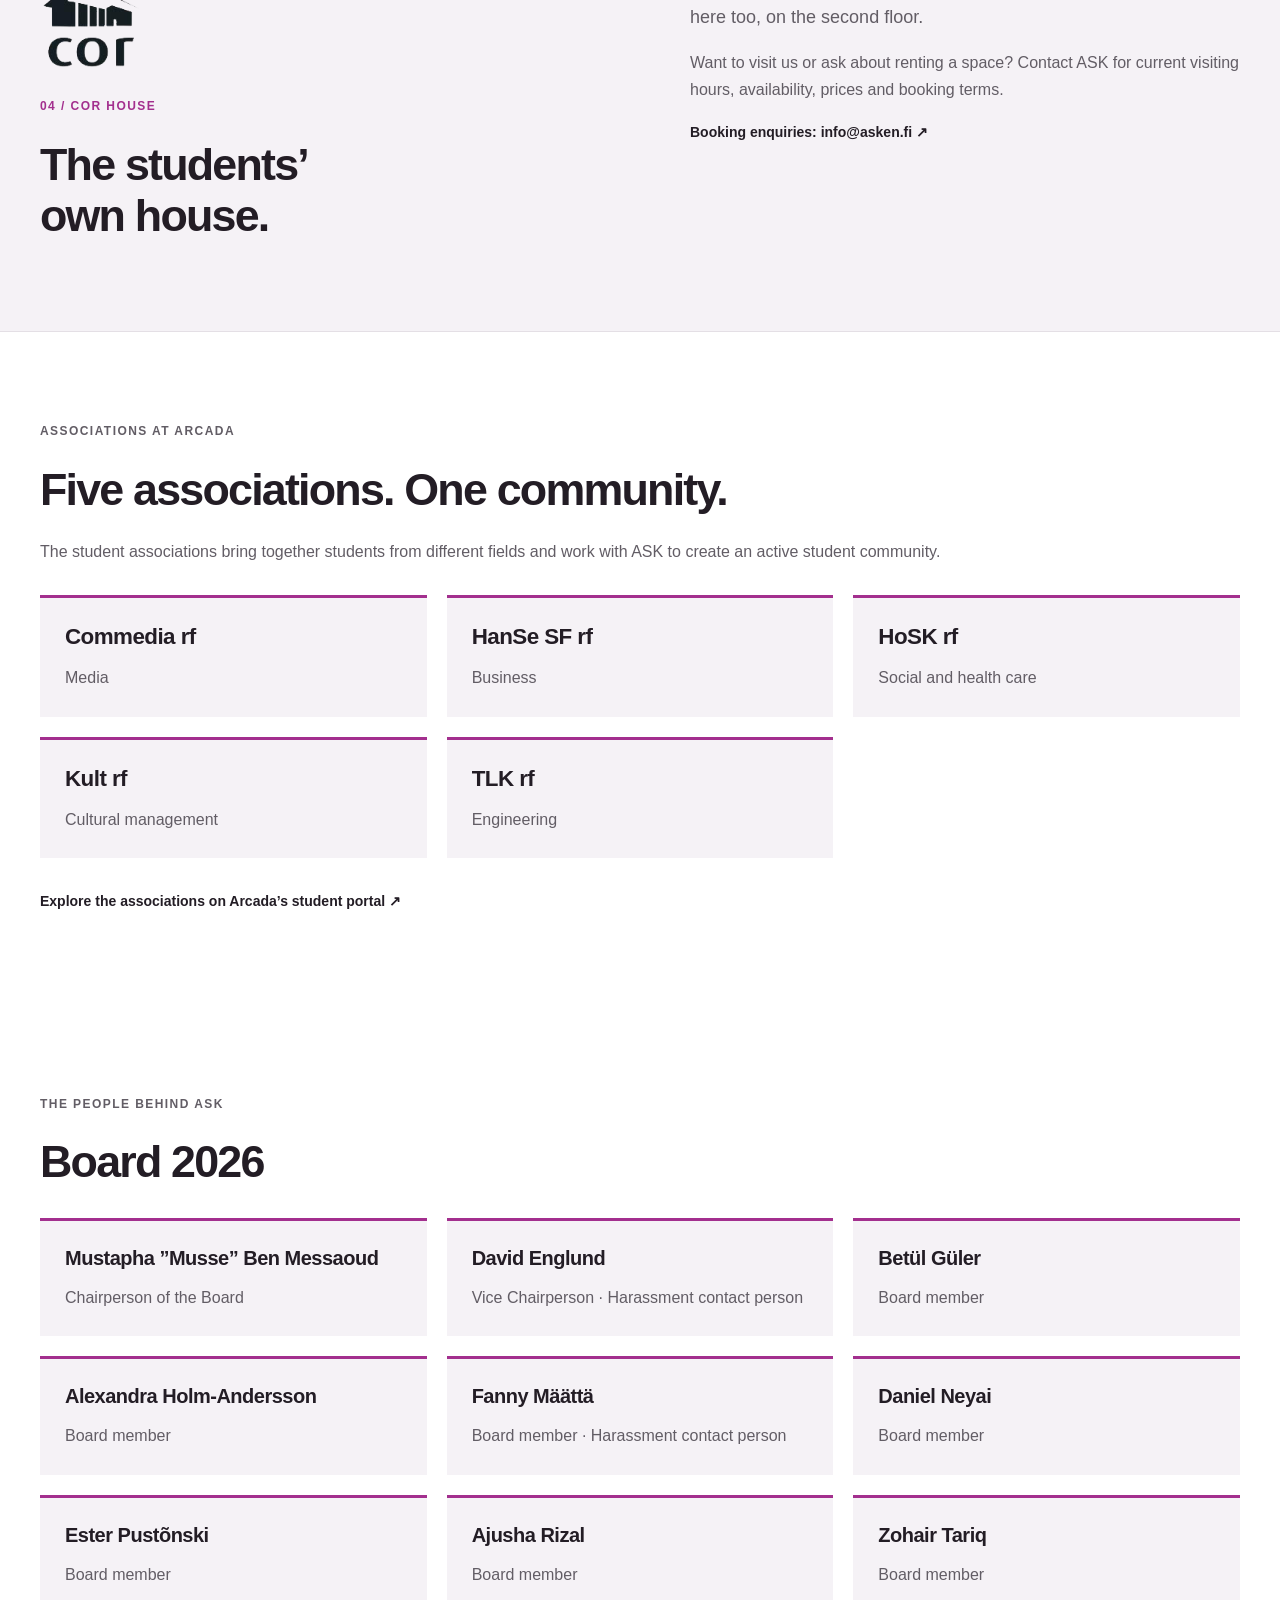
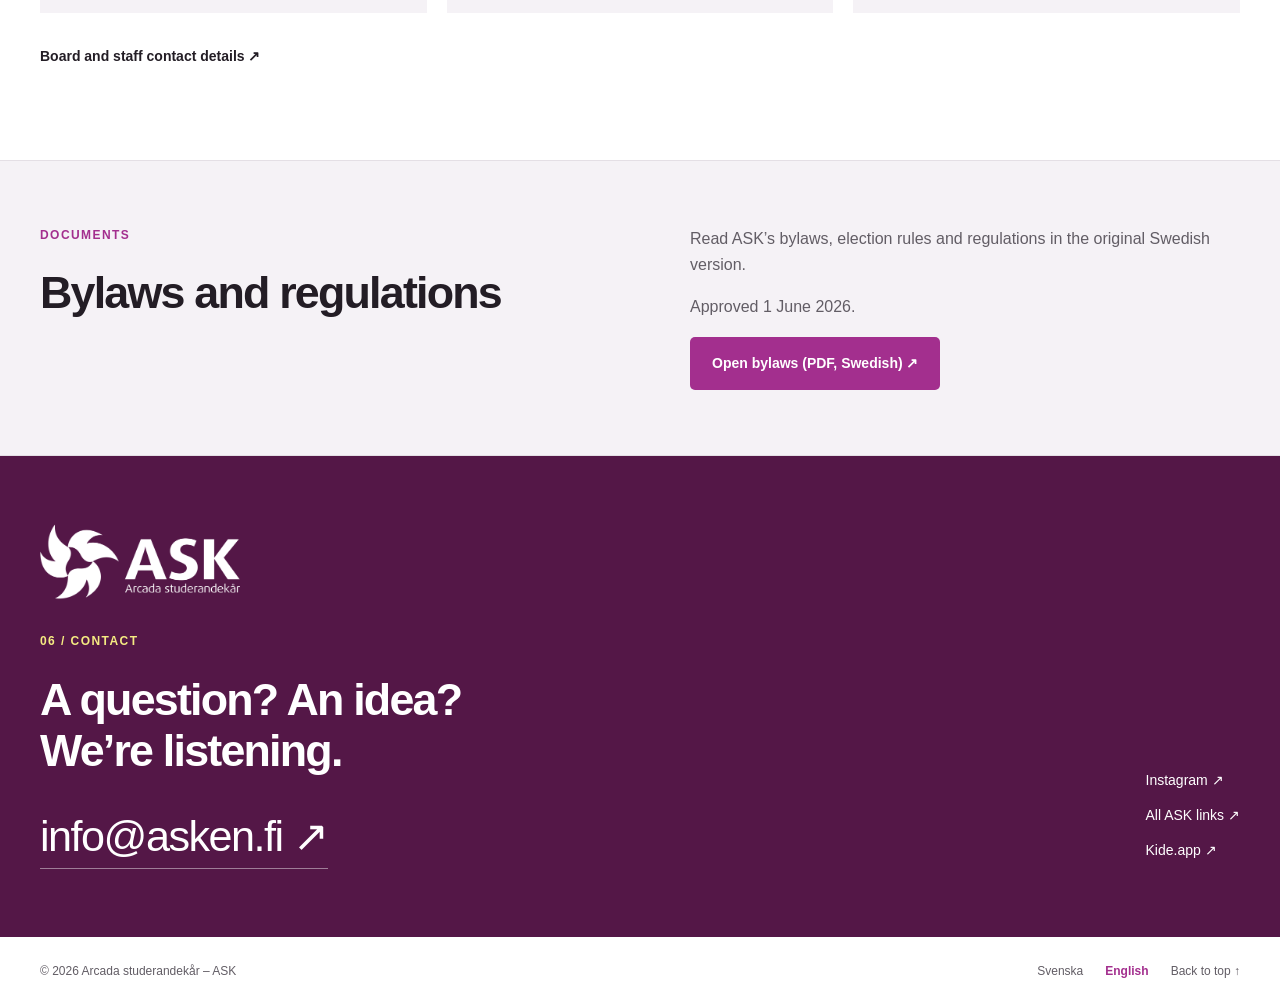
==== commit c0f2141b: "Add cleaned approved bylaws PDF and supplied ASK and Cor logos" ====
--- a/en.html
+++ b/en.html
@@ -7,7 +7,8 @@
 <meta name="description" content="Get to know ASK, Arcada’s student union. Information about membership, advocacy, tutoring, events and Cor House.">
 <meta name="theme-color" content="#A32F8E">
 <link rel="stylesheet" href="css/style.css">
-<script src="js/events.js" defer></script>
+<script src="js/events.js" defer>
+</script>
 <script src="js/main.js" defer>
 </script>
 <link rel="alternate" hreflang="sv" href="index.html">
@@ -176,6 +177,7 @@
 <section id="cor" class="cor-section">
 <div class="wrap cor-inner">
 <div>
+<img class="cor-logo" src="images/cor-logo.png" alt="Cor" width="106" height="100" loading="lazy">
 <p class="eyebrow">04 / COR HOUSE</p>
 <h2>The students’<br>own house.</h2>
 </div>
@@ -261,17 +263,18 @@
 <div class="wrap cor-inner">
 <div>
 <p class="eyebrow">DOCUMENTS</p>
-<h2>ASK bylaws</h2>
-</div>
-<div>
-<p>The bylaws are one of the student union’s governing documents. The official Swedish version is the primary source.</p>
-<p>The PDF is not yet available on this page. Contact ASK for the current bylaws.</p>
-<a class="text-link" href="mailto:info@asken.fi?subject=ASK%20stadgar">Request the bylaws: info@asken.fi ↗</a>
+<h2>Bylaws and regulations</h2>
+</div>
+<div>
+<p>Read ASK’s bylaws, election rules and regulations in the original Swedish version.</p>
+<p>Approved 1 June 2026.</p>
+<a class="button" href="documents/ASK_Stadgar_2026.pdf" type="application/pdf">Open bylaws (PDF, Swedish) ↗</a>
 </div>
 </div>
 </section>
 <section id="contact" class="contact">
 <div class="wrap">
+<img class="contact-logo" src="images/ASK-logo-white.png" alt="Arcada studerandekår – ASK" width="200" height="78" loading="lazy">
 <p class="eyebrow">06 / CONTACT</p>
 <h2>A question? An idea?<br>We’re listening.</h2>
 <a class="email" href="mailto:info@asken.fi">info@asken.fi ↗</a>
--- a/css/style.css
+++ b/css/style.css
@@ -459,3 +459,6 @@
   .association-grid,.people-grid {grid-template-columns:1fr}
   .section-links {gap:14px 22px}
 }
+
+.contact-logo {display:block;width:200px;height:auto;margin-bottom:32px}
+.cor-logo {display:block;width:106px;height:auto;margin-bottom:24px}
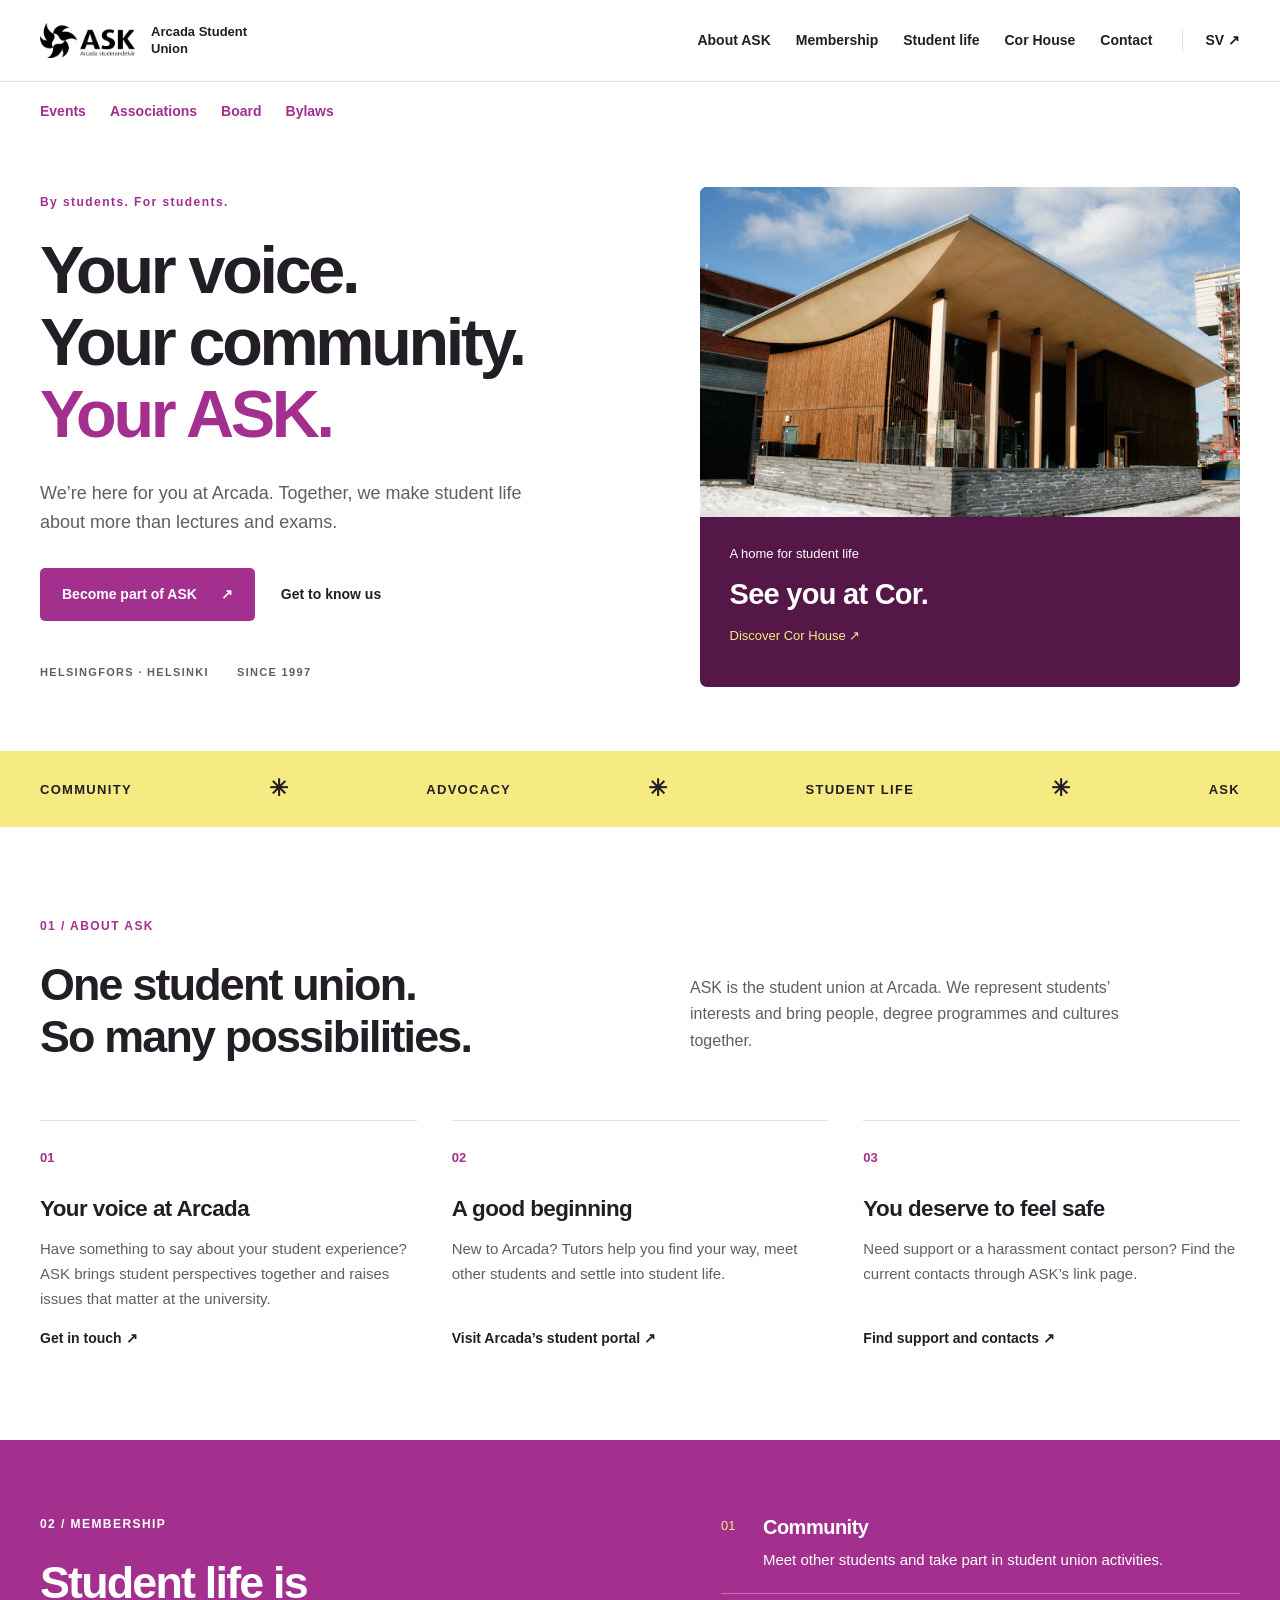
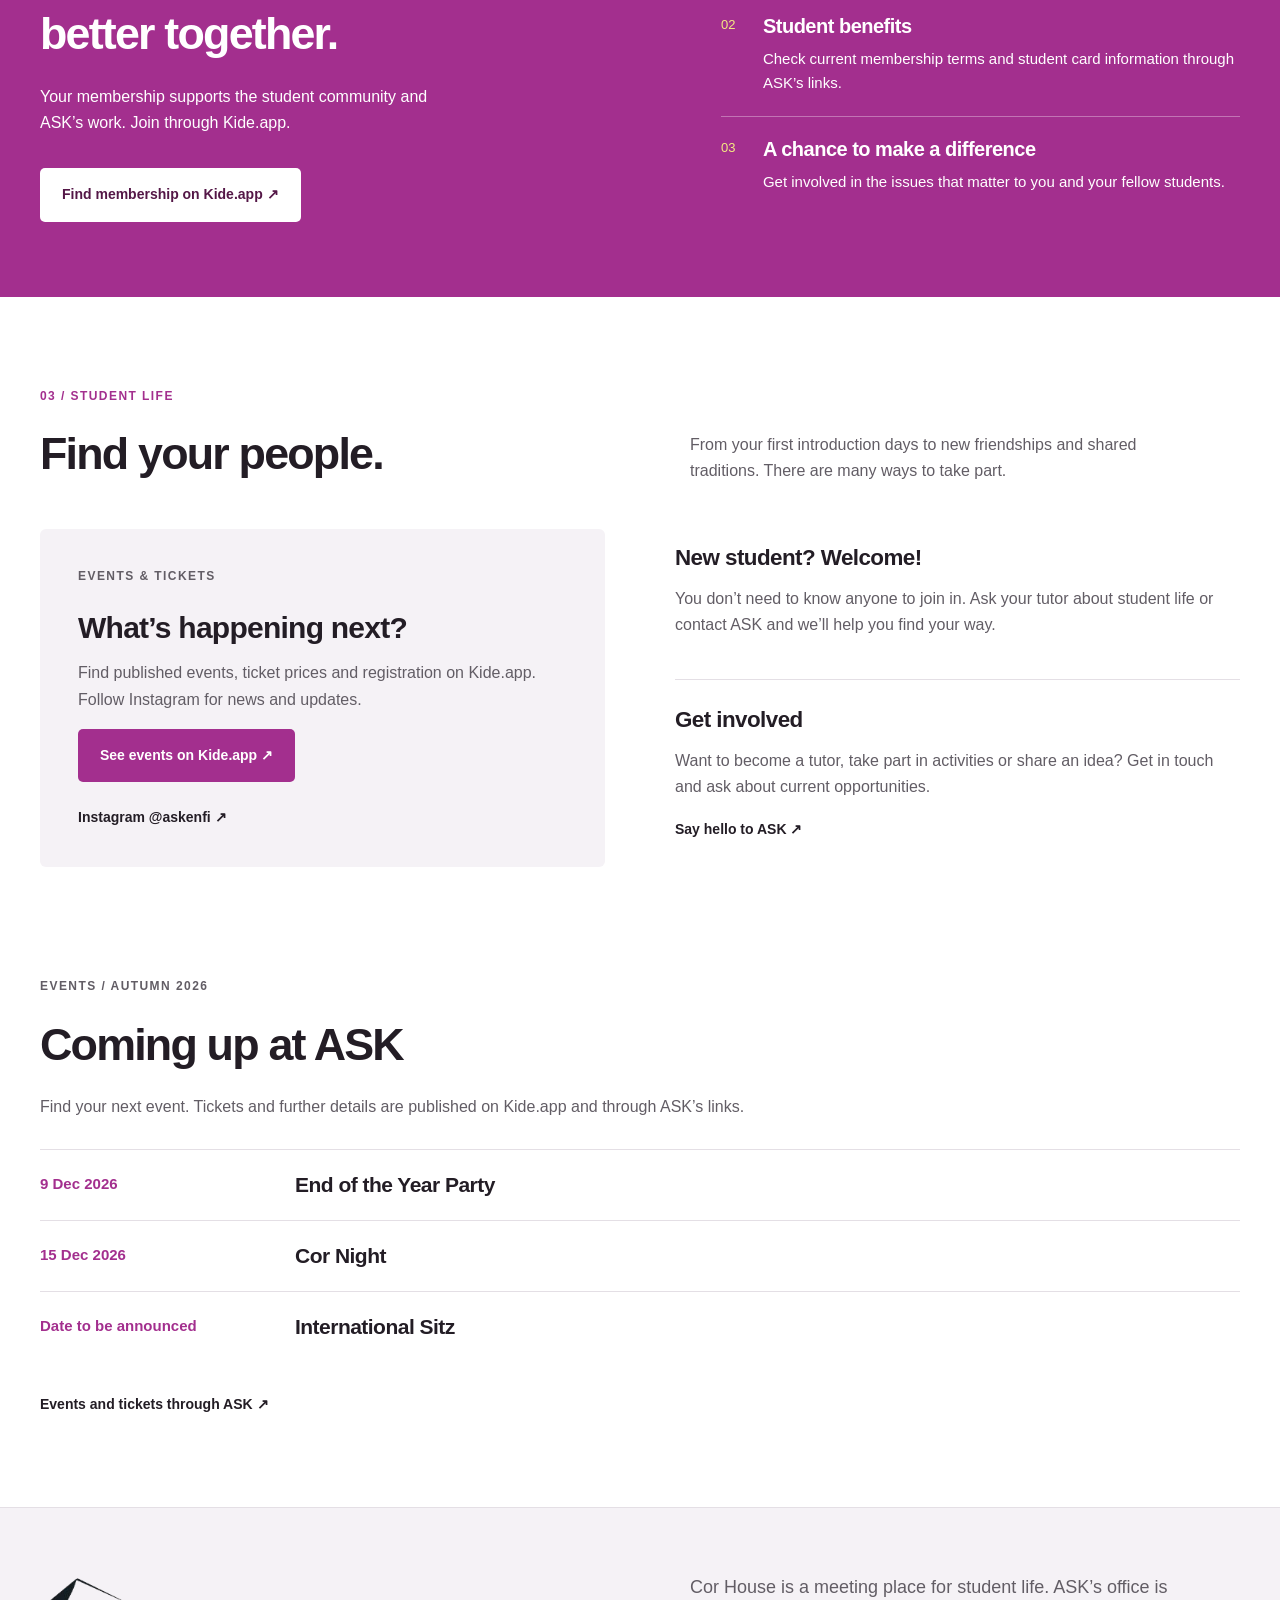
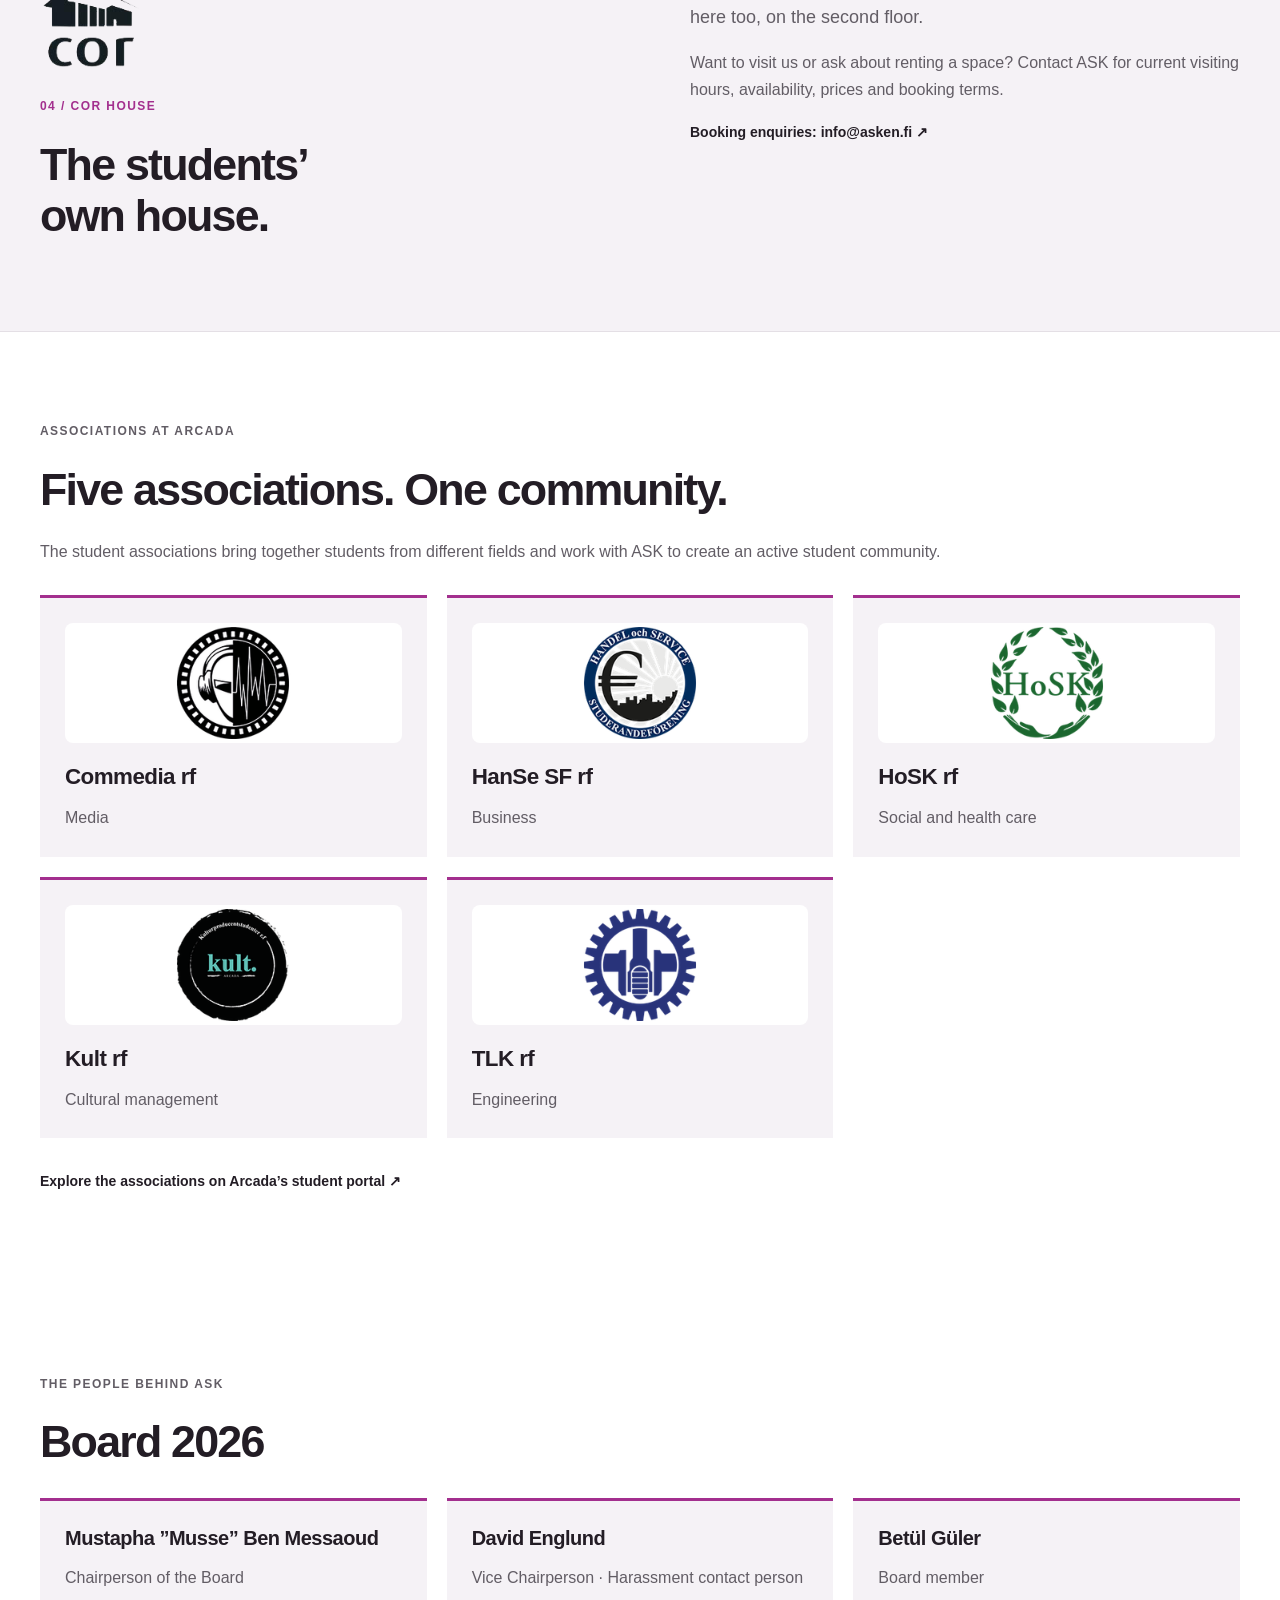
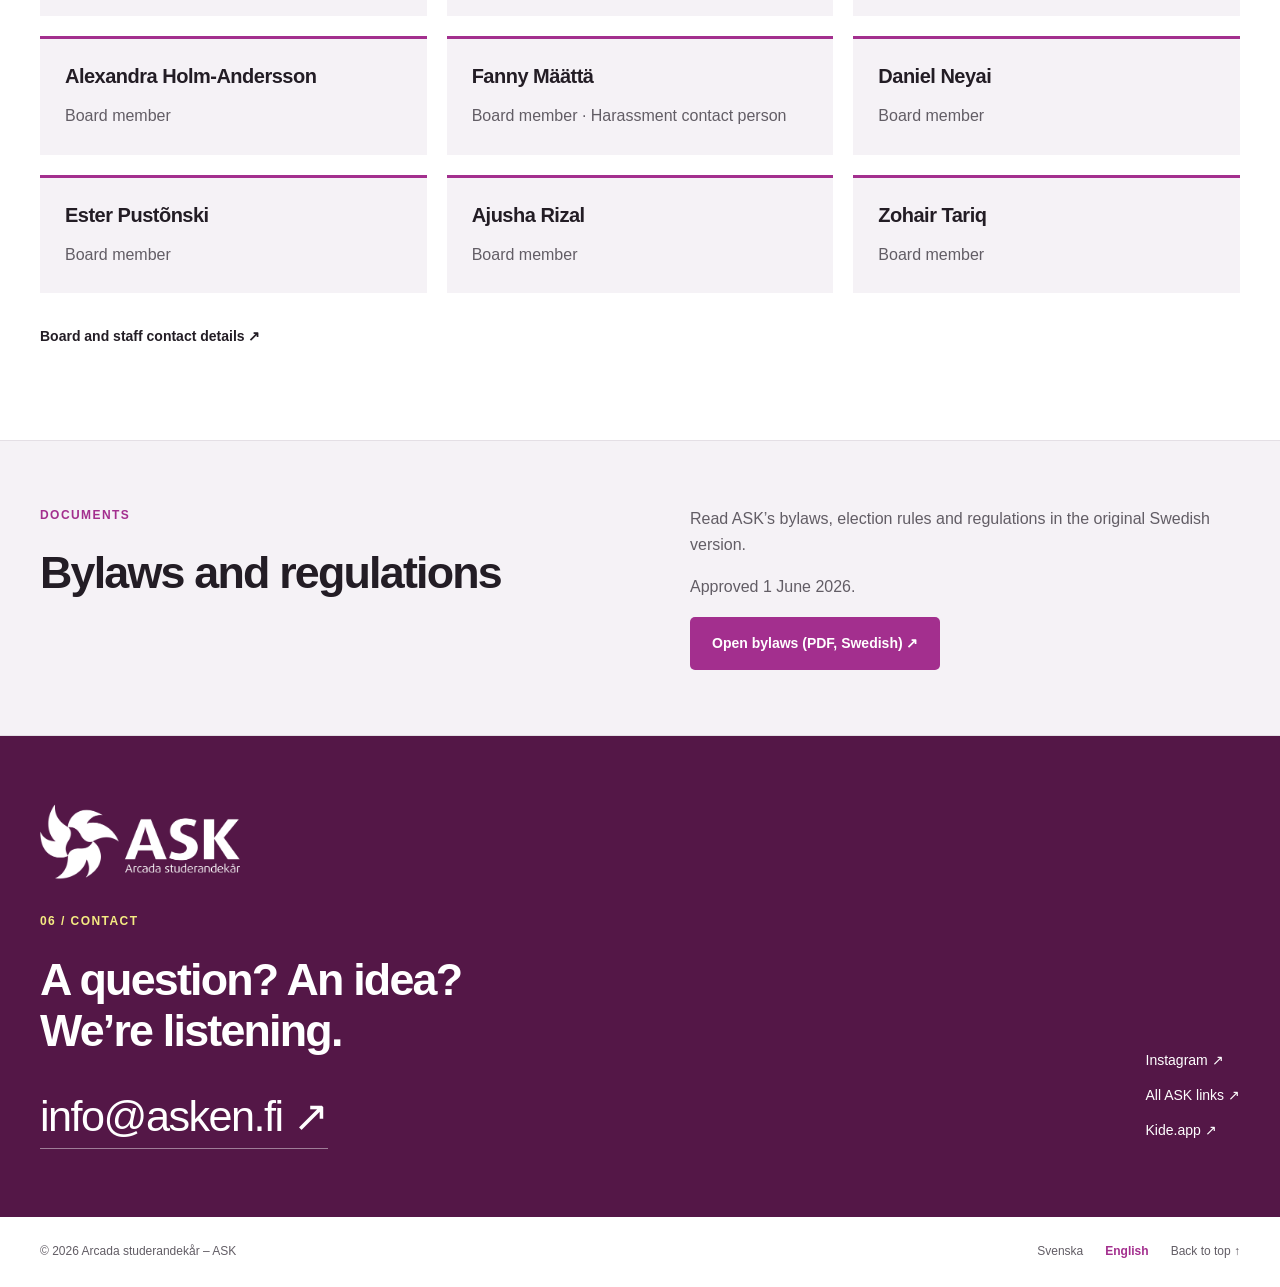
==== commit 59a148cf: "Add original association logos to Swedish and English pages" ====
--- a/en.html
+++ b/en.html
@@ -194,22 +194,27 @@
 <p>The student associations bring together students from different fields and work with ASK to create an active student community.</p>
 <div class="association-grid">
 <article class="association-card">
+<div class="association-logo"><img src="images/associations/commedia.png" alt="" width="180" height="140" loading="lazy"></div>
 <h3>Commedia rf</h3>
 <p>Media</p>
 </article>
 <article class="association-card">
+<div class="association-logo"><img src="images/associations/hanse.png" alt="" width="180" height="140" loading="lazy"></div>
 <h3>HanSe SF rf</h3>
 <p>Business</p>
 </article>
 <article class="association-card">
+<div class="association-logo"><img src="images/associations/hosk.png" alt="" width="180" height="140" loading="lazy"></div>
 <h3>HoSK rf</h3>
 <p>Social and health care</p>
 </article>
 <article class="association-card">
+<div class="association-logo"><img src="images/associations/kult.png" alt="" width="180" height="140" loading="lazy"></div>
 <h3>Kult rf</h3>
 <p>Cultural management</p>
 </article>
 <article class="association-card">
+<div class="association-logo"><img src="images/associations/tlk.png" alt="" width="180" height="140" loading="lazy"></div>
 <h3>TLK rf</h3>
 <p>Engineering</p>
 </article>
--- a/css/style.css
+++ b/css/style.css
@@ -462,3 +462,7 @@
 
 .contact-logo {display:block;width:200px;height:auto;margin-bottom:32px}
 .cor-logo {display:block;width:106px;height:auto;margin-bottom:24px}
+
+/* Original association artwork supplied in the ASK 2026 presentation. */
+.association-logo {height:120px;display:flex;align-items:center;justify-content:center;background:#fff;border-radius:8px;margin-bottom:20px}
+.association-logo img {display:block;width:144px;height:112px;object-fit:contain}
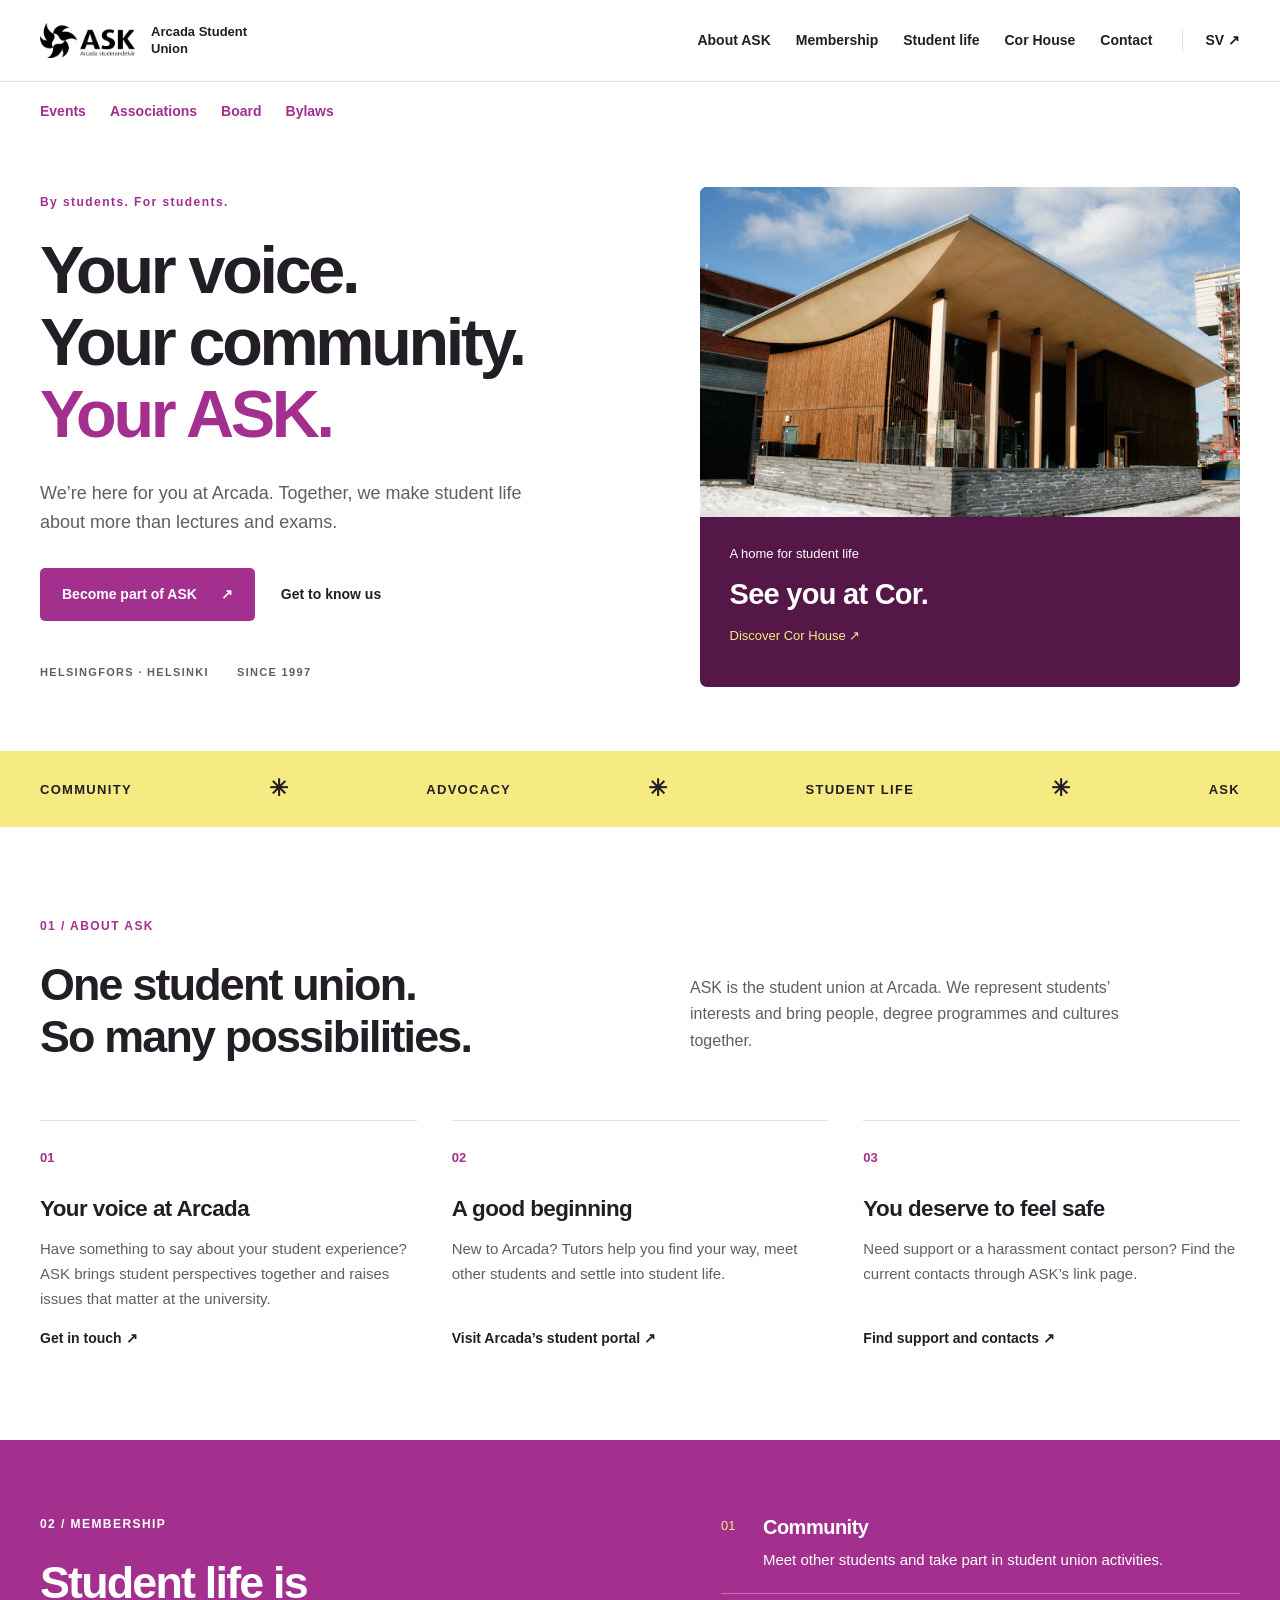
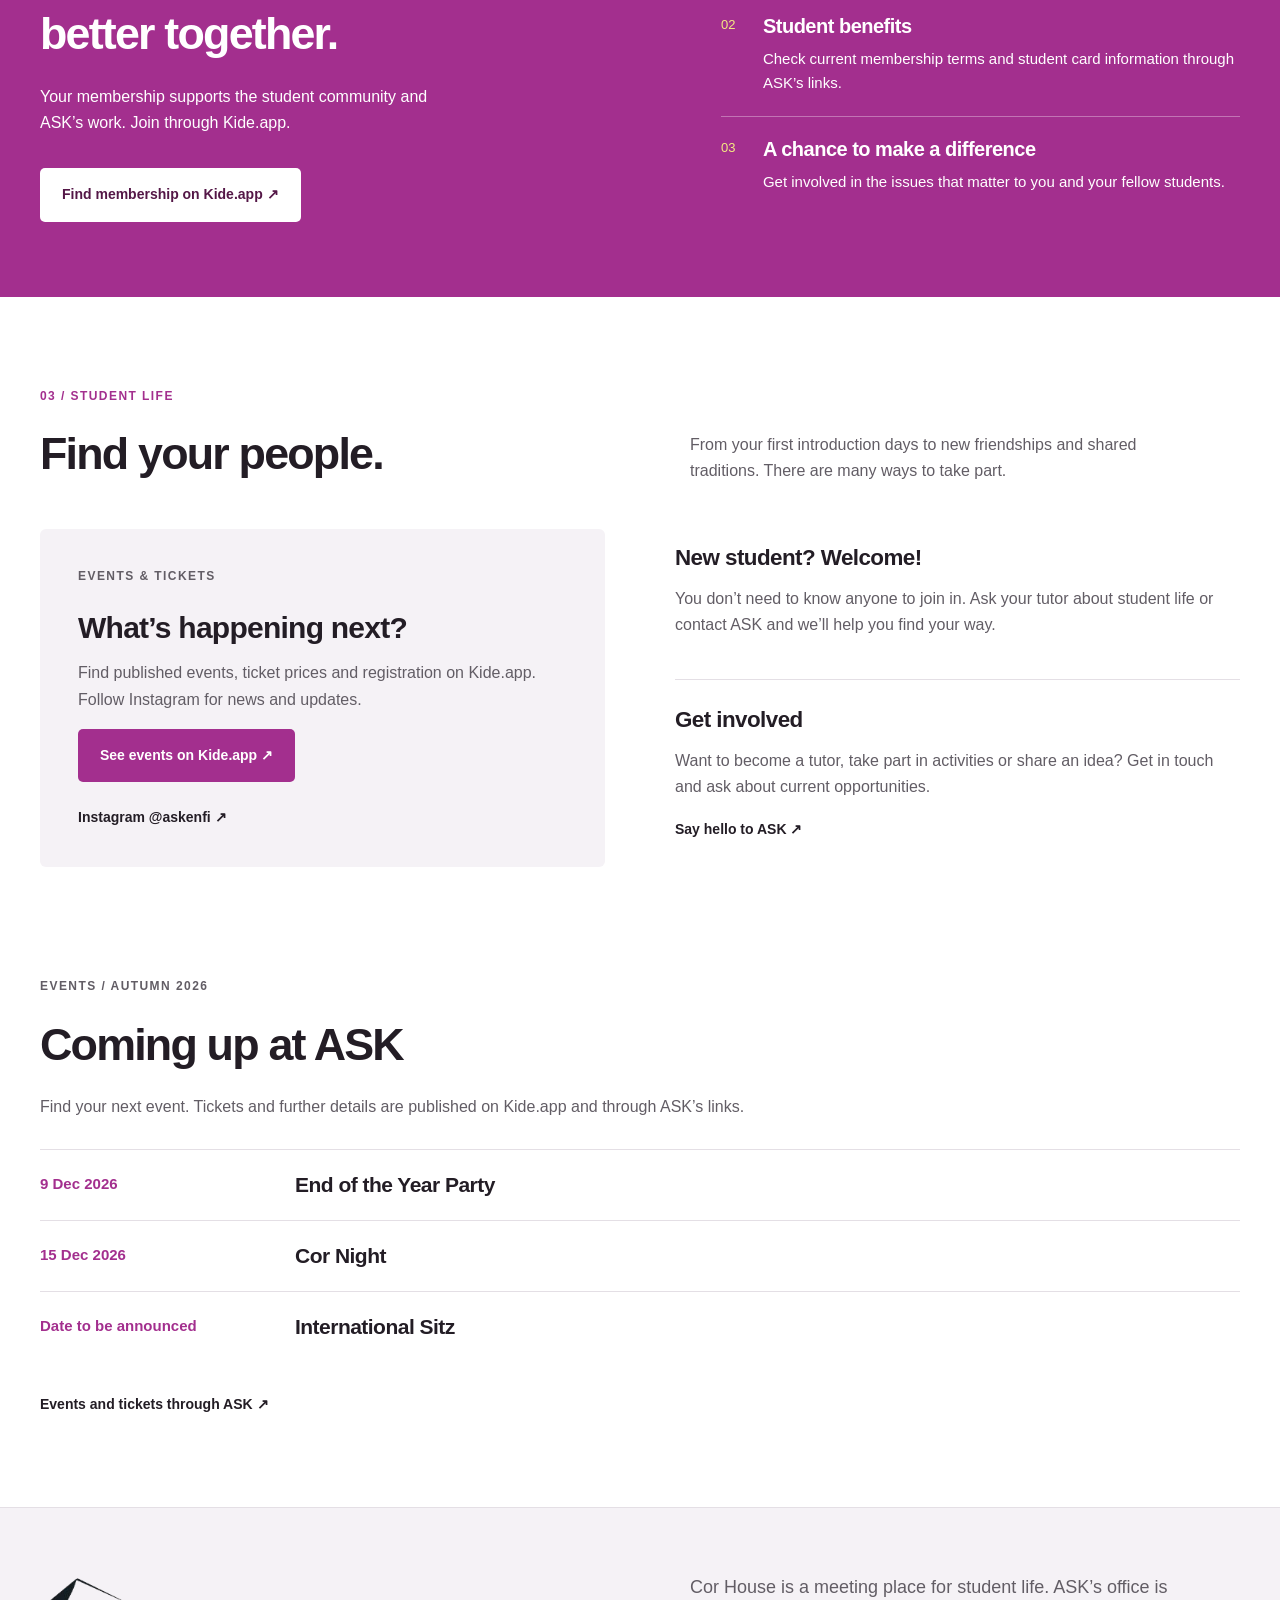
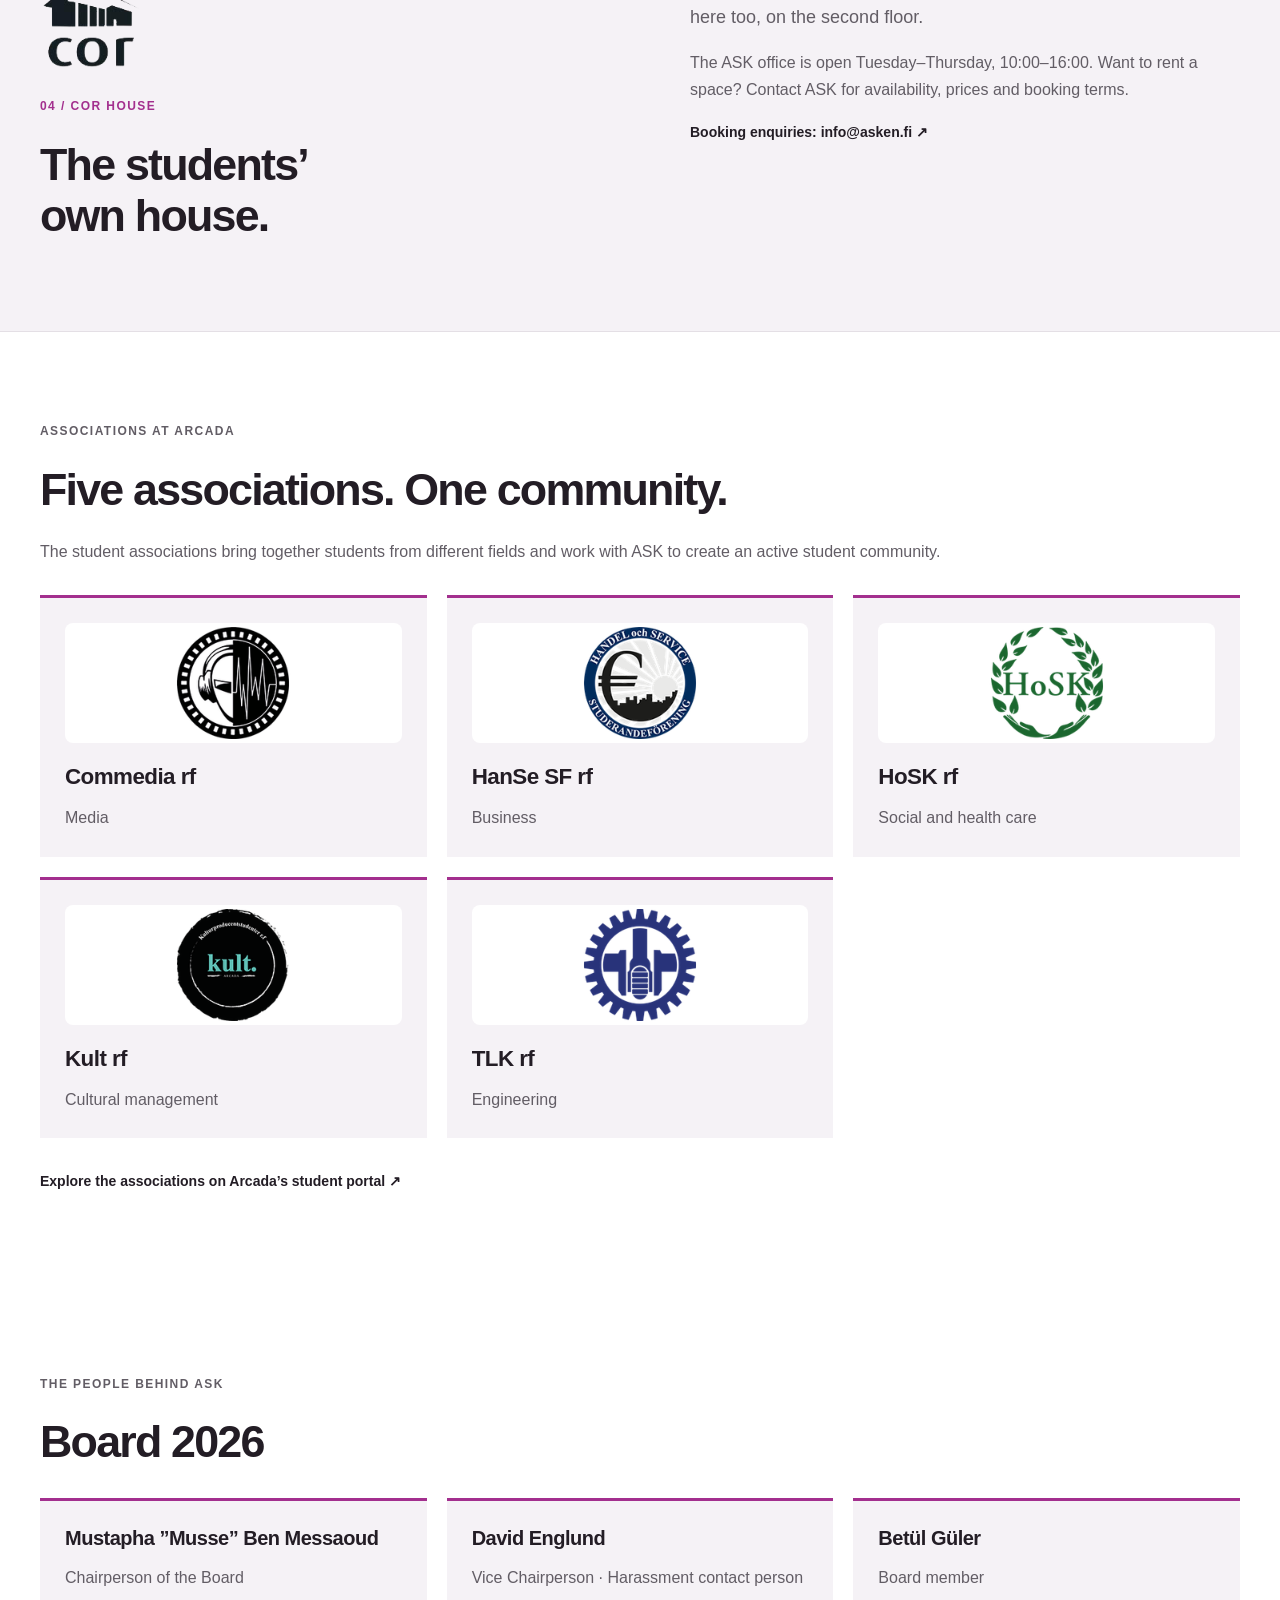
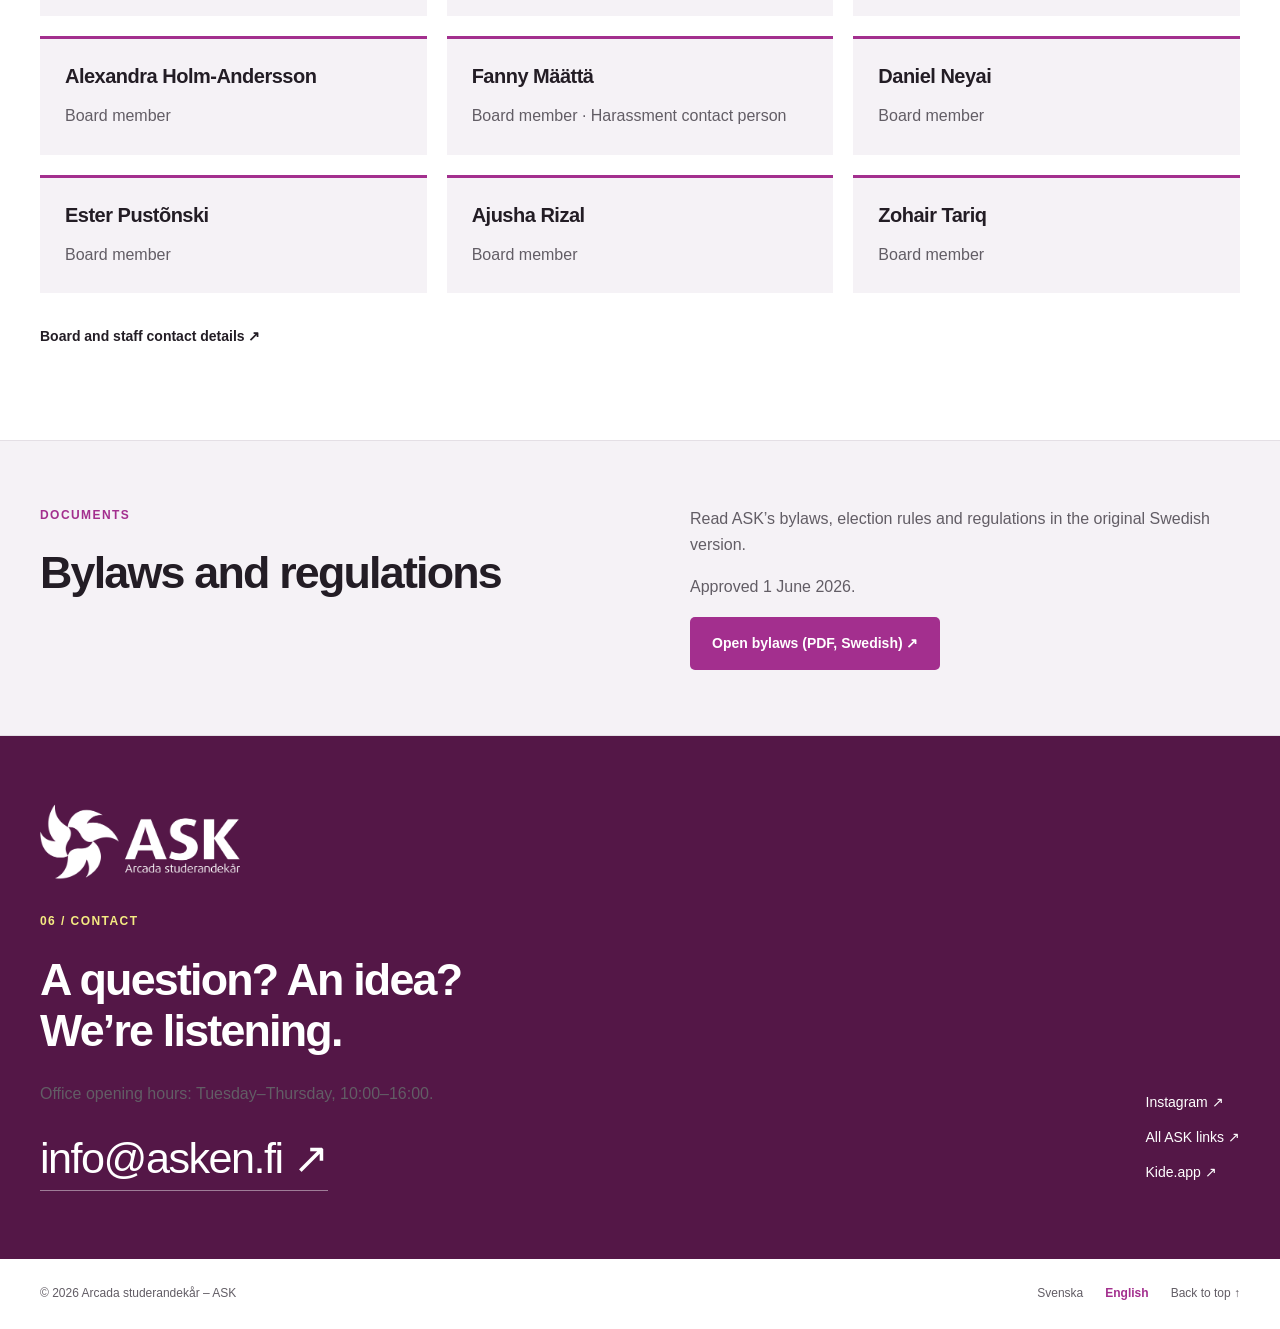
==== commit 782567a0: "Add office opening hours Tuesday–Thursday 10–16 in both languages" ====
--- a/en.html
+++ b/en.html
@@ -183,7 +183,7 @@
 </div>
 <div>
 <p class="intro">Cor House is a meeting place for student life. ASK’s office is here too, on the second floor.</p>
-<p>Want to visit us or ask about renting a space? Contact ASK for current visiting hours, availability, prices and booking terms.</p>
+<p>The ASK office is open Tuesday–Thursday, 10:00–16:00. Want to rent a space? Contact ASK for availability, prices and booking terms.</p>
 <a class="text-link" href="mailto:info@asken.fi">Booking enquiries: info@asken.fi ↗</a>
 </div>
 </div>
@@ -282,6 +282,7 @@
 <img class="contact-logo" src="images/ASK-logo-white.png" alt="Arcada studerandekår – ASK" width="200" height="78" loading="lazy">
 <p class="eyebrow">06 / CONTACT</p>
 <h2>A question? An idea?<br>We’re listening.</h2>
+<p>Office opening hours: Tuesday–Thursday, 10:00–16:00.</p>
 <a class="email" href="mailto:info@asken.fi">info@asken.fi ↗</a>
 <div class="contact-links">
 <a href="https://www.instagram.com/askenfi">Instagram ↗</a>
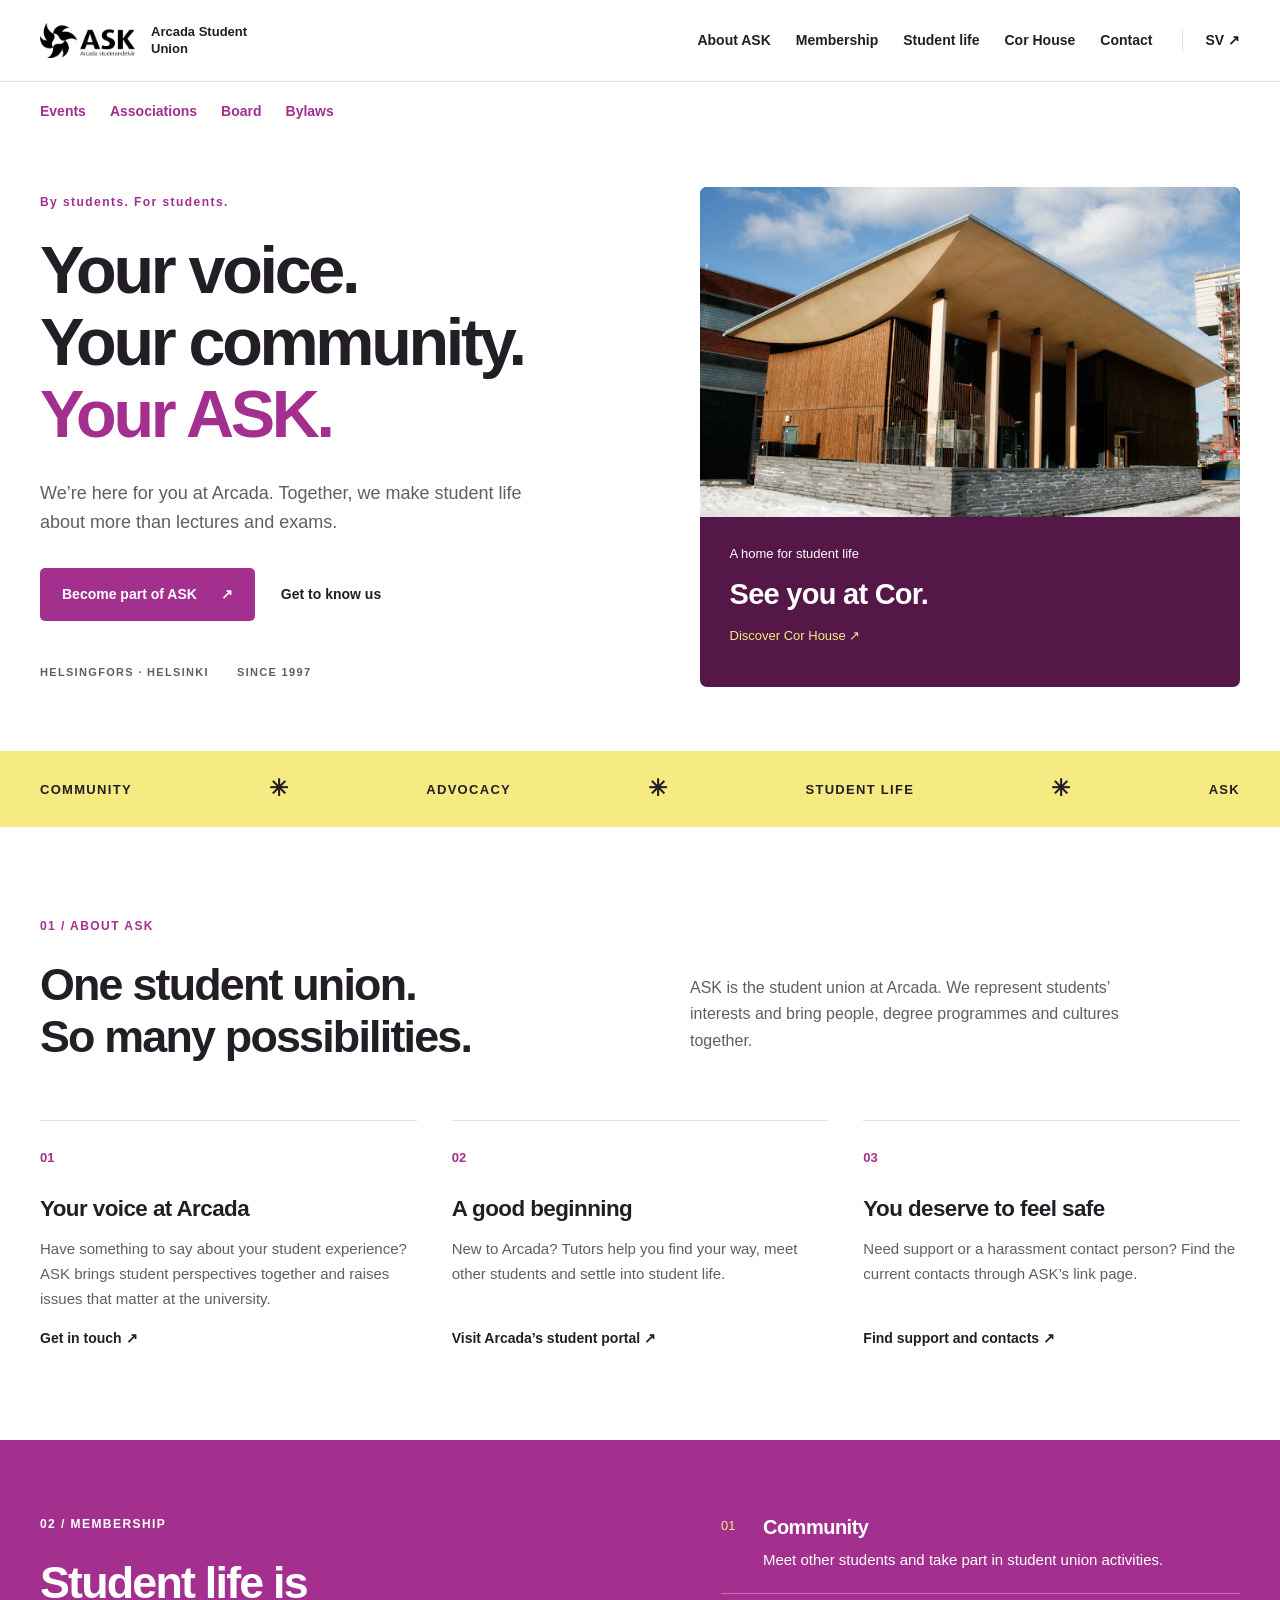
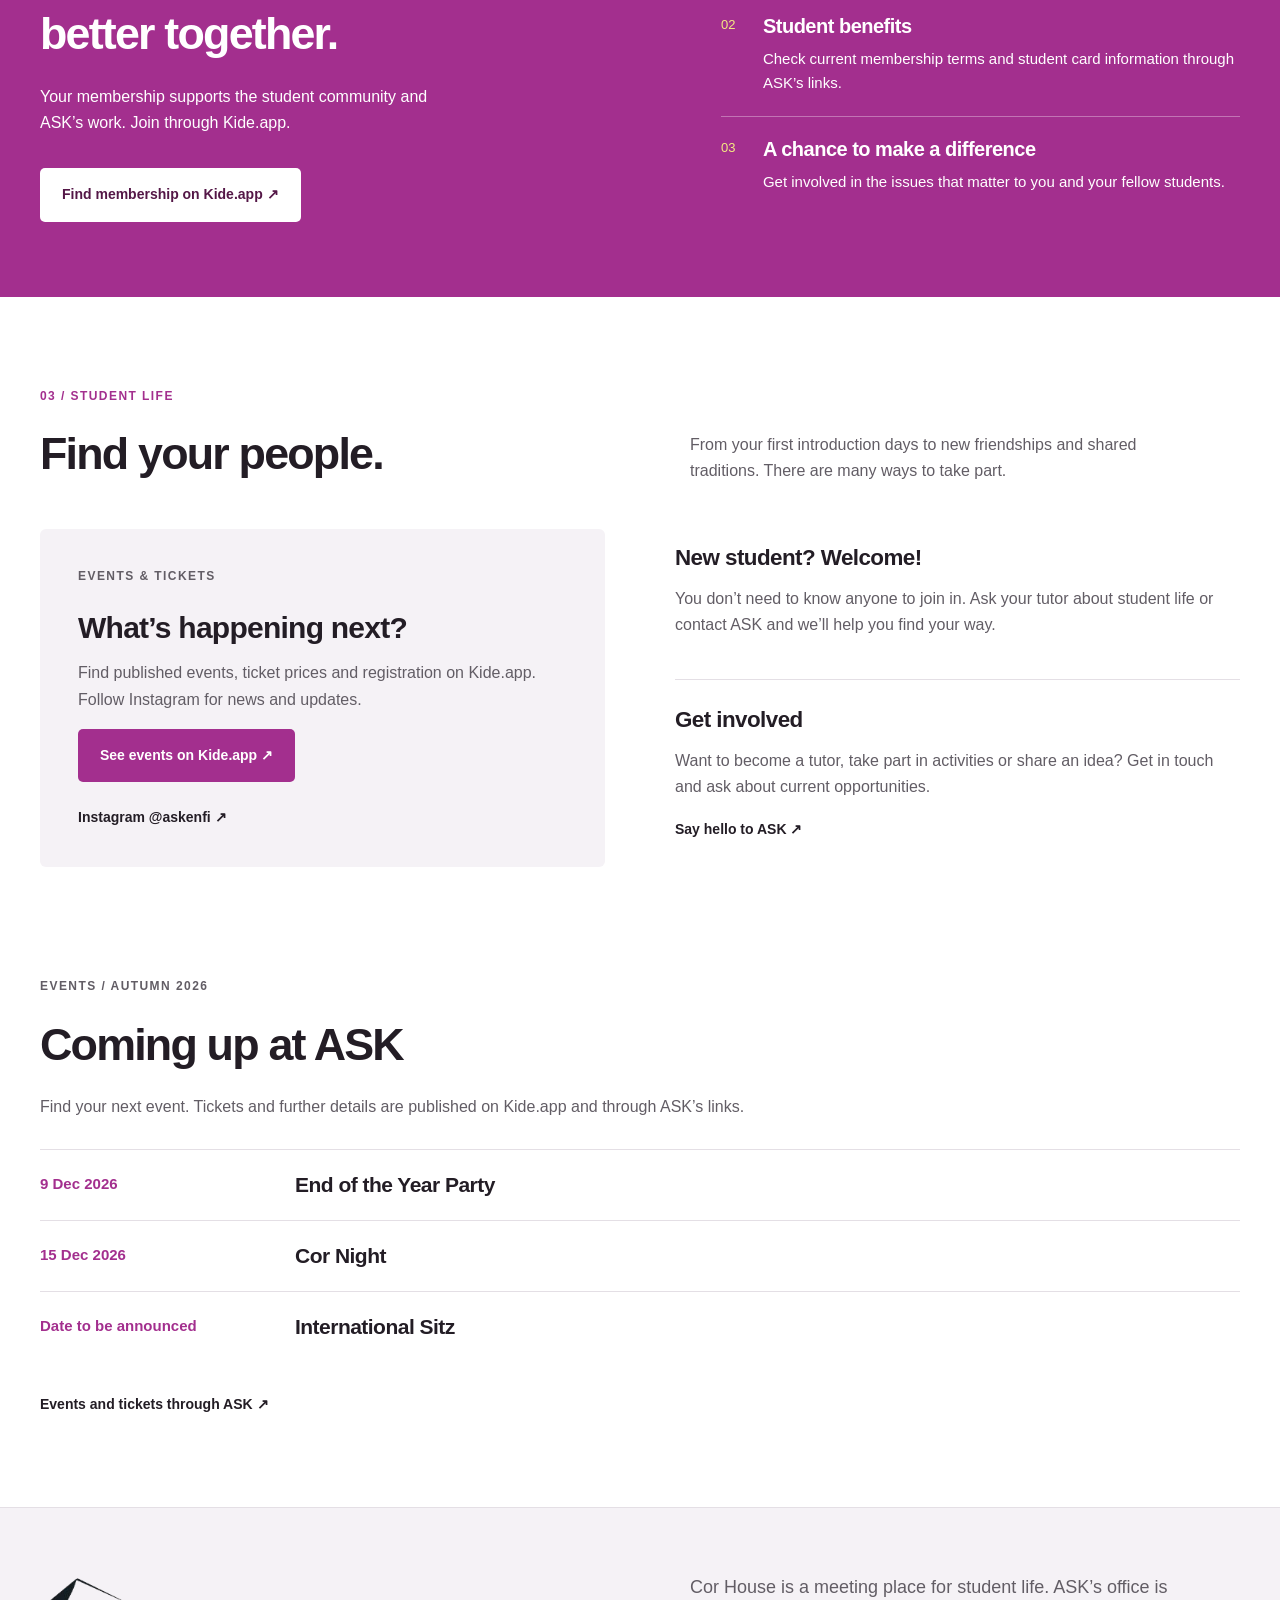
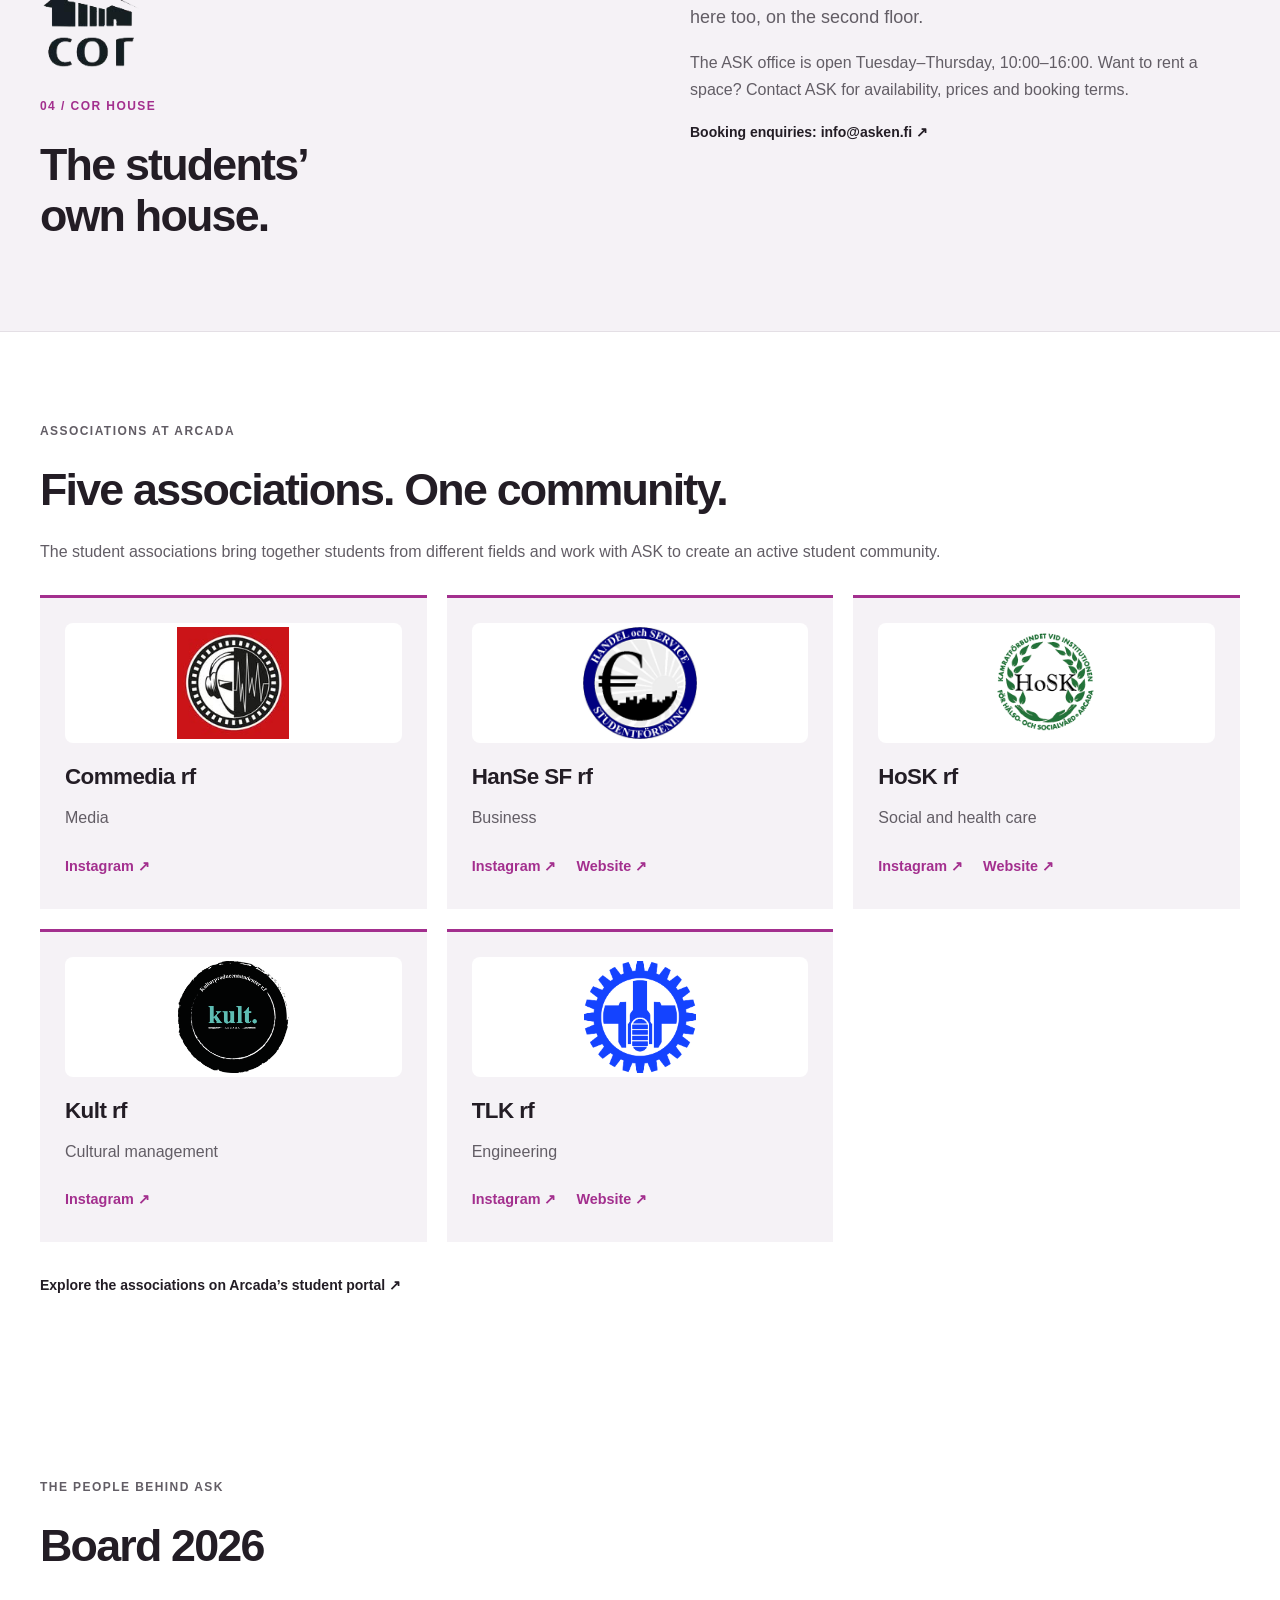
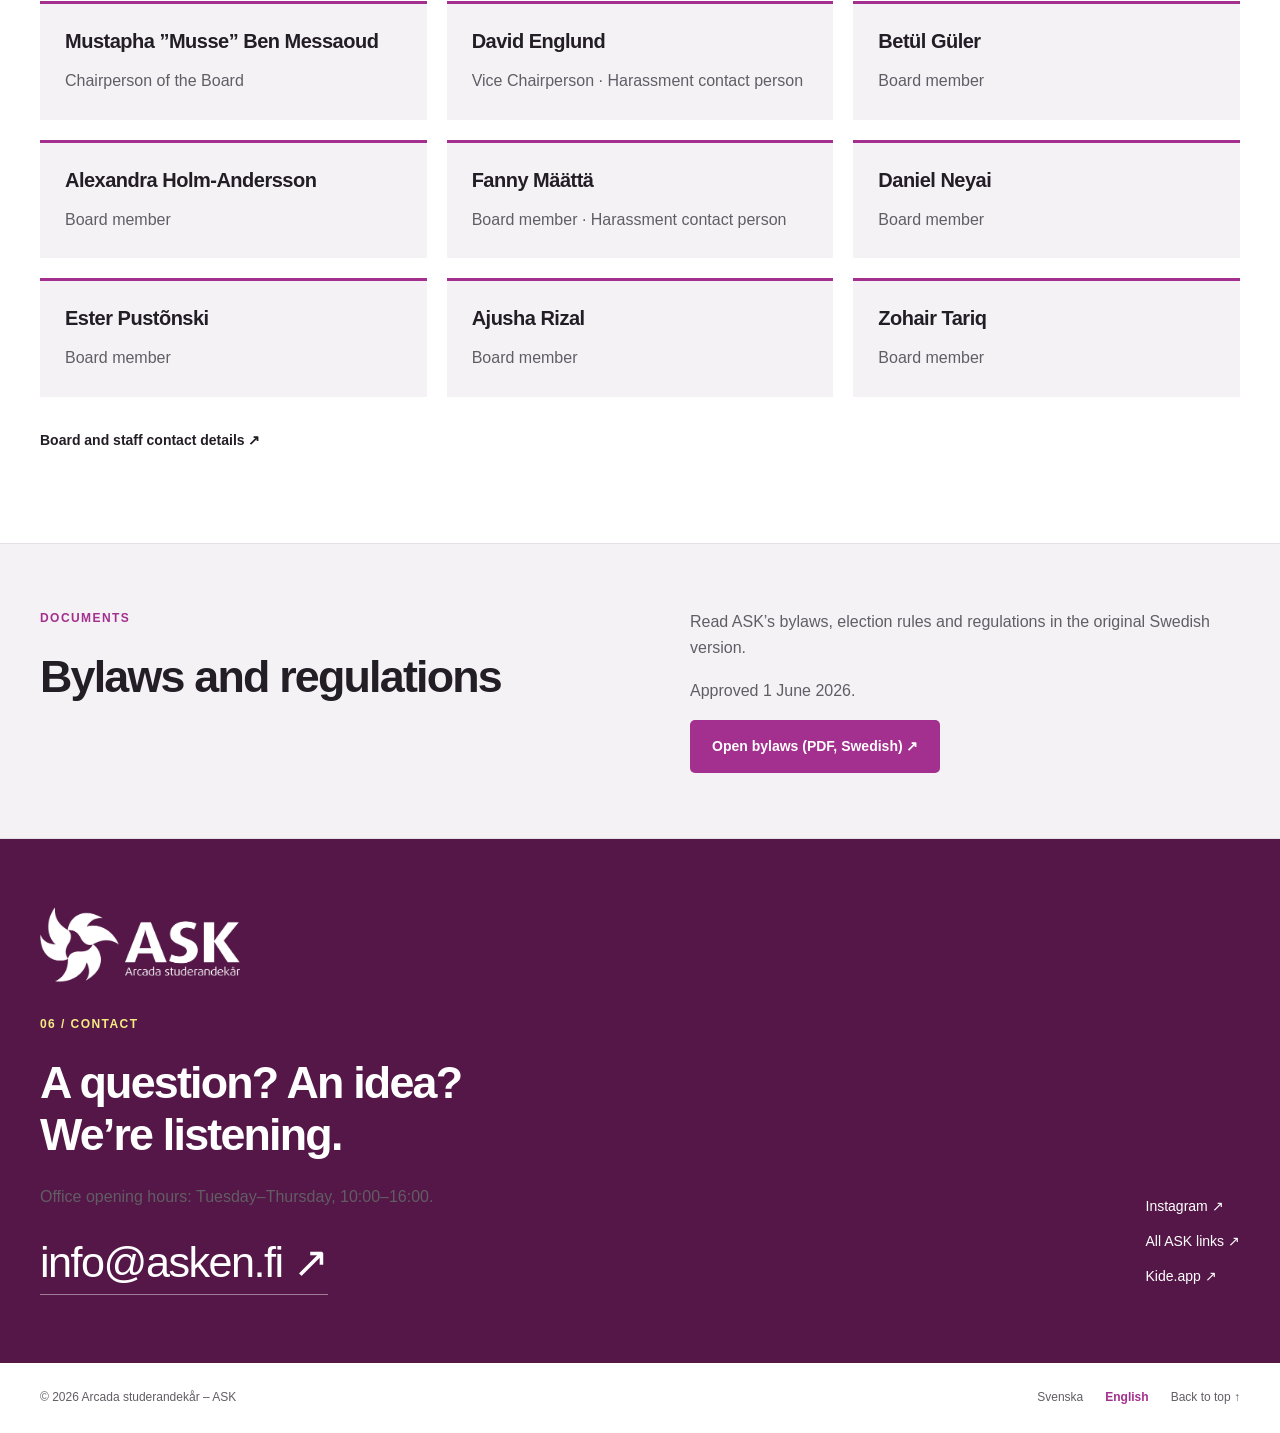
==== commit 455ff64c: "Use supplied association logos and add verified Instagram and website links" ====
--- a/en.html
+++ b/en.html
@@ -194,29 +194,34 @@
 <p>The student associations bring together students from different fields and work with ASK to create an active student community.</p>
 <div class="association-grid">
 <article class="association-card">
-<div class="association-logo"><img src="images/associations/commedia.png" alt="" width="180" height="140" loading="lazy"></div>
+<div class="association-logo"><img src="images/associations/commedia.webp" alt="" width="150" height="150" loading="lazy"></div>
 <h3>Commedia rf</h3>
 <p>Media</p>
-</article>
-<article class="association-card">
-<div class="association-logo"><img src="images/associations/hanse.png" alt="" width="180" height="140" loading="lazy"></div>
+<div class="association-links"><a href="https://www.instagram.com/commediarf/" aria-label="Commedia rf Instagram">Instagram ↗</a></div>
+</article>
+<article class="association-card">
+<div class="association-logo"><img src="images/associations/hanse.webp" alt="" width="500" height="488" loading="lazy"></div>
 <h3>HanSe SF rf</h3>
 <p>Business</p>
-</article>
-<article class="association-card">
-<div class="association-logo"><img src="images/associations/hosk.png" alt="" width="180" height="140" loading="lazy"></div>
+<div class="association-links"><a href="https://www.instagram.com/hansesf/" aria-label="HanSe SF rf Instagram">Instagram ↗</a><a href="https://hansesf.net/" aria-label="HanSe SF rf Website">Website ↗</a></div>
+</article>
+<article class="association-card">
+<div class="association-logo"><img src="images/associations/hosk.webp" alt="" width="300" height="284" loading="lazy"></div>
 <h3>HoSK rf</h3>
 <p>Social and health care</p>
-</article>
-<article class="association-card">
-<div class="association-logo"><img src="images/associations/kult.png" alt="" width="180" height="140" loading="lazy"></div>
+<div class="association-links"><a href="https://www.instagram.com/hoskrf/" aria-label="HoSK rf Instagram">Instagram ↗</a><a href="https://hosk.fi/" aria-label="HoSK rf Website">Website ↗</a></div>
+</article>
+<article class="association-card">
+<div class="association-logo"><img src="images/associations/kult.webp" alt="" width="1717" height="1727" loading="lazy"></div>
 <h3>Kult rf</h3>
 <p>Cultural management</p>
-</article>
-<article class="association-card">
-<div class="association-logo"><img src="images/associations/tlk.png" alt="" width="180" height="140" loading="lazy"></div>
+<div class="association-links"><a href="https://www.instagram.com/kultrf/" aria-label="Kult rf Instagram">Instagram ↗</a></div>
+</article>
+<article class="association-card">
+<div class="association-logo"><img src="images/associations/tlk.webp" alt="" width="1389" height="1389" loading="lazy"></div>
 <h3>TLK rf</h3>
 <p>Engineering</p>
+<div class="association-links"><a href="https://www.instagram.com/tlk_rf/" aria-label="TLK rf Instagram">Instagram ↗</a><a href="https://www.tlk.fi/" aria-label="TLK rf Website">Website ↗</a></div>
 </article>
 </div>
 <a class="text-link" href="https://start.arcada.fi/en/study-support/student-life/student-union-ask/student-associations">Explore the associations on Arcada’s student portal ↗</a>
--- a/css/style.css
+++ b/css/style.css
@@ -466,3 +466,6 @@
 /* Original association artwork supplied in the ASK 2026 presentation. */
 .association-logo {height:120px;display:flex;align-items:center;justify-content:center;background:#fff;border-radius:8px;margin-bottom:20px}
 .association-logo img {display:block;width:144px;height:112px;object-fit:contain}
+
+.association-links {display:flex;flex-wrap:wrap;gap:12px 20px;margin-top:18px;font-size:.9rem;font-weight:700;color:var(--purple)}
+.association-links a {padding:5px 0}
